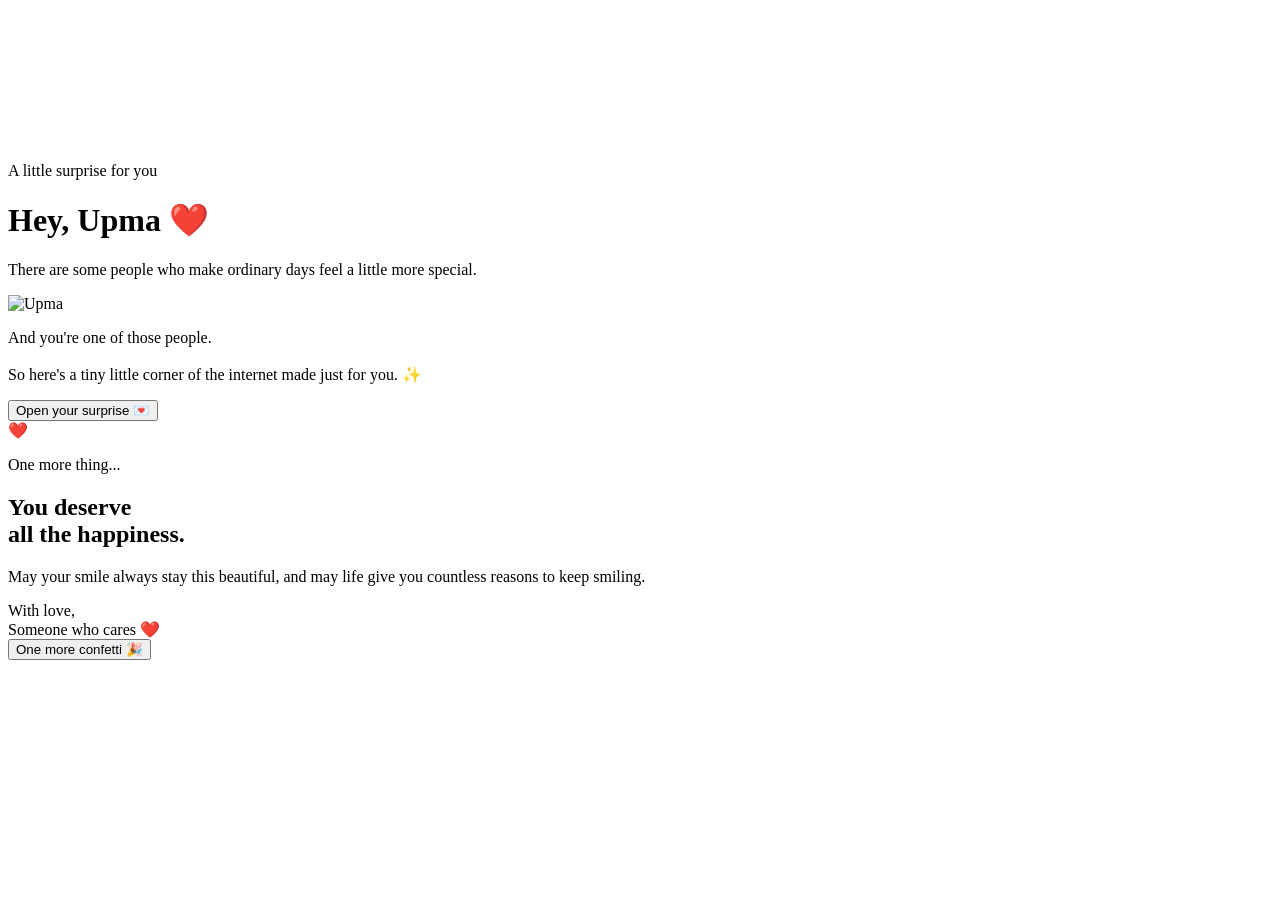
==== index.html @ f9ae10dd "Add initial HTML structure for surprise page" ====
<!DOCTYPE html>
<html lang="en">
<head>
    <meta charset="UTF-8">
    <meta name="viewport" content="width=device-width, initial-scale=1.0">

    <title>For Upma ❤️</title>

    <link rel="preconnect" href="https://fonts.googleapis.com">
    <link rel="preconnect" href="https://fonts.gstatic.com" crossorigin>
    <link href="https://fonts.googleapis.com/css2?family=DM+Serif+Display:ital@0;1&family=Poppins:wght@300;400;500;600&display=swap" rel="stylesheet">

    <link rel="stylesheet" href="style.css">
</head>

<body>

    <!-- Background -->
    <div class="background"></div>

    <!-- Confetti Canvas -->
    <canvas id="confetti"></canvas>

    <!-- Main Card -->
    <main class="card">

        <div class="small-text">
            A little surprise for you
        </div>

        <h1>
            Hey, <span>Upma</span> ❤️
        </h1>

        <p class="intro">
            There are some people who make ordinary days
            feel a little more special.
        </p>

        <!-- PHOTO -->
        <div class="photo-wrapper">
            <div class="photo-glow"></div>

            <img
                src="assets/her-photo.jpg"
                alt="Upma"
                class="her-photo"
            >
        </div>

        <p class="message">
            And you're one of those people.
            <br><br>
            So here's a tiny little corner of the internet
            made just for you. ✨
        </p>

        <button id="surpriseBtn">
            Open your surprise 💌
        </button>

    </main>


    <!-- Second Screen -->
    <section class="surprise-screen" id="surpriseScreen">

        <div class="surprise-content">

            <div class="heart">❤️</div>

            <p class="small-text">
                One more thing...
            </p>

            <h2>
                You deserve<br>
                all the happiness.
            </h2>

            <p>
                May your smile always stay this beautiful,
                and may life give you countless reasons
                to keep smiling.
            </p>

            <div class="signature">
                With love,<br>
                <span>Someone who cares ❤️</span>
            </div>

            <button id="againBtn">
                One more confetti 🎉
            </button>

        </div>

    </section>

    <script src="script.js"></script>

</body>
</html>
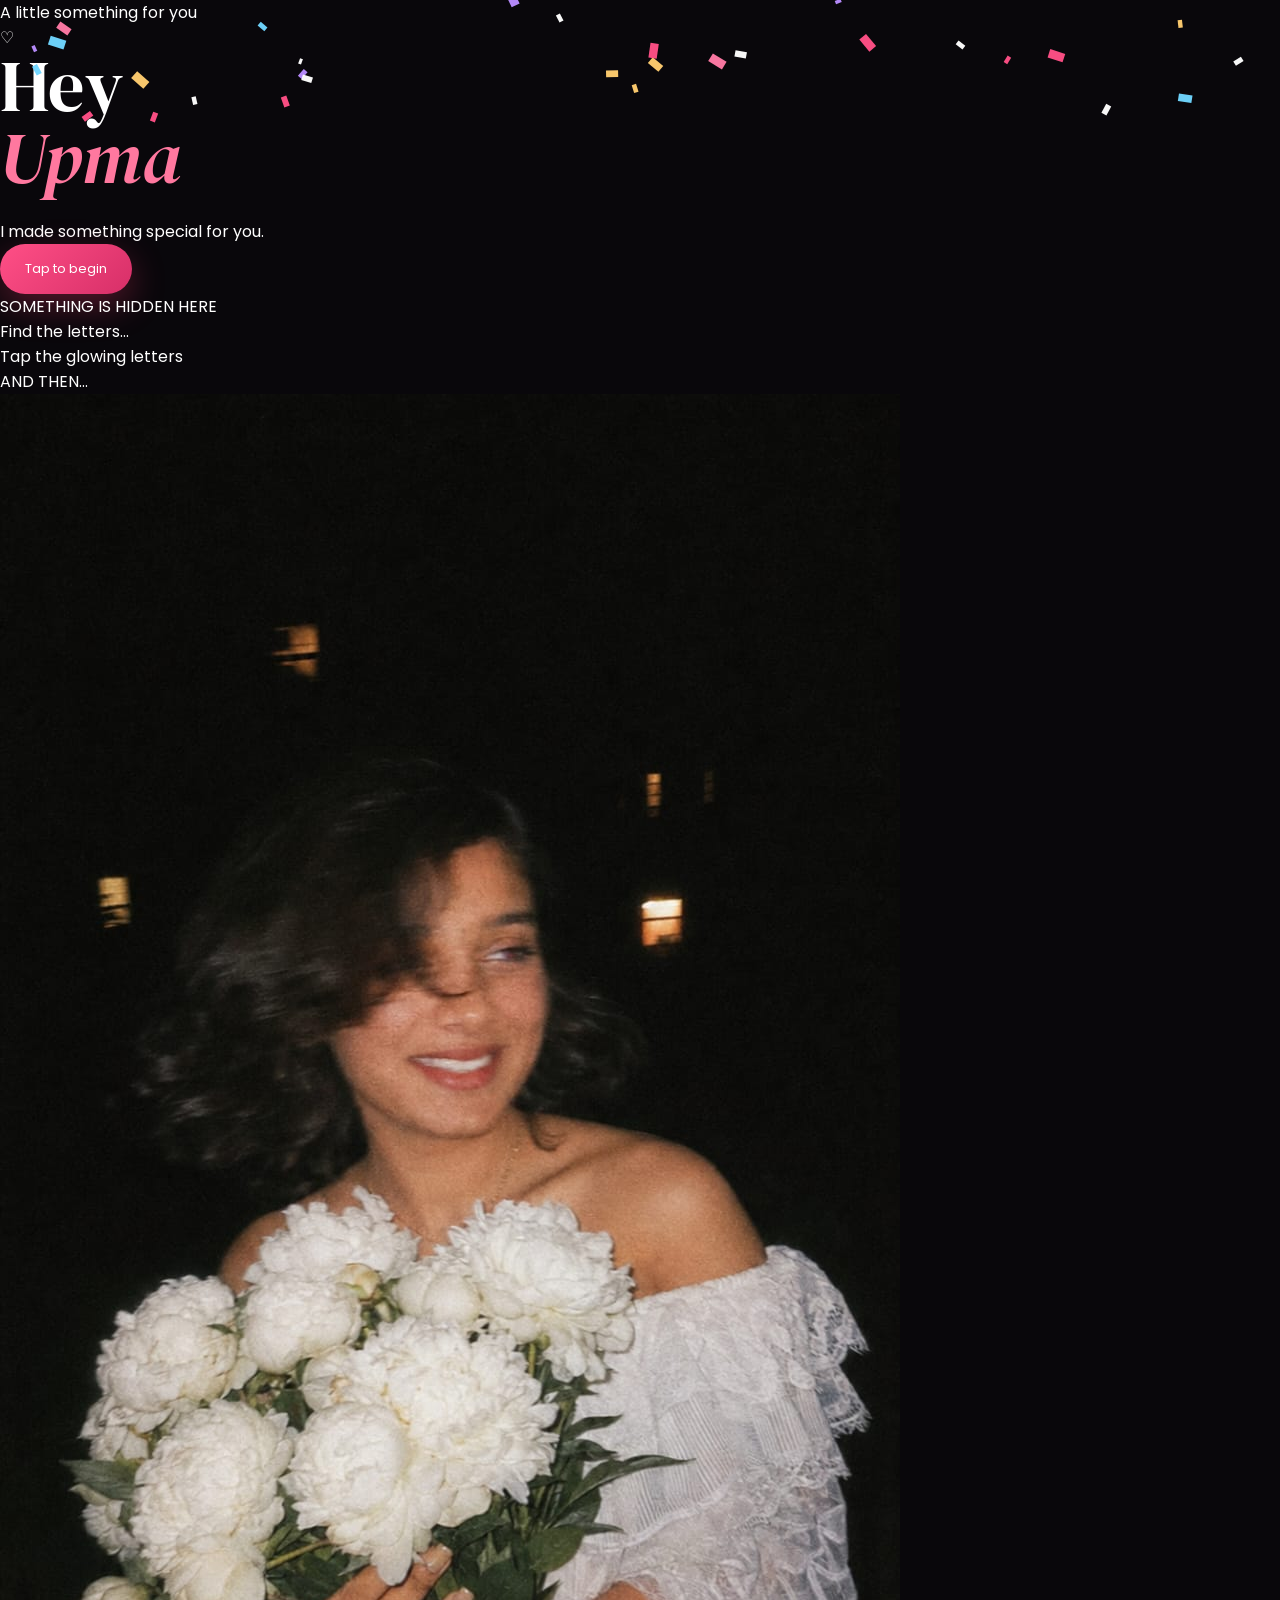
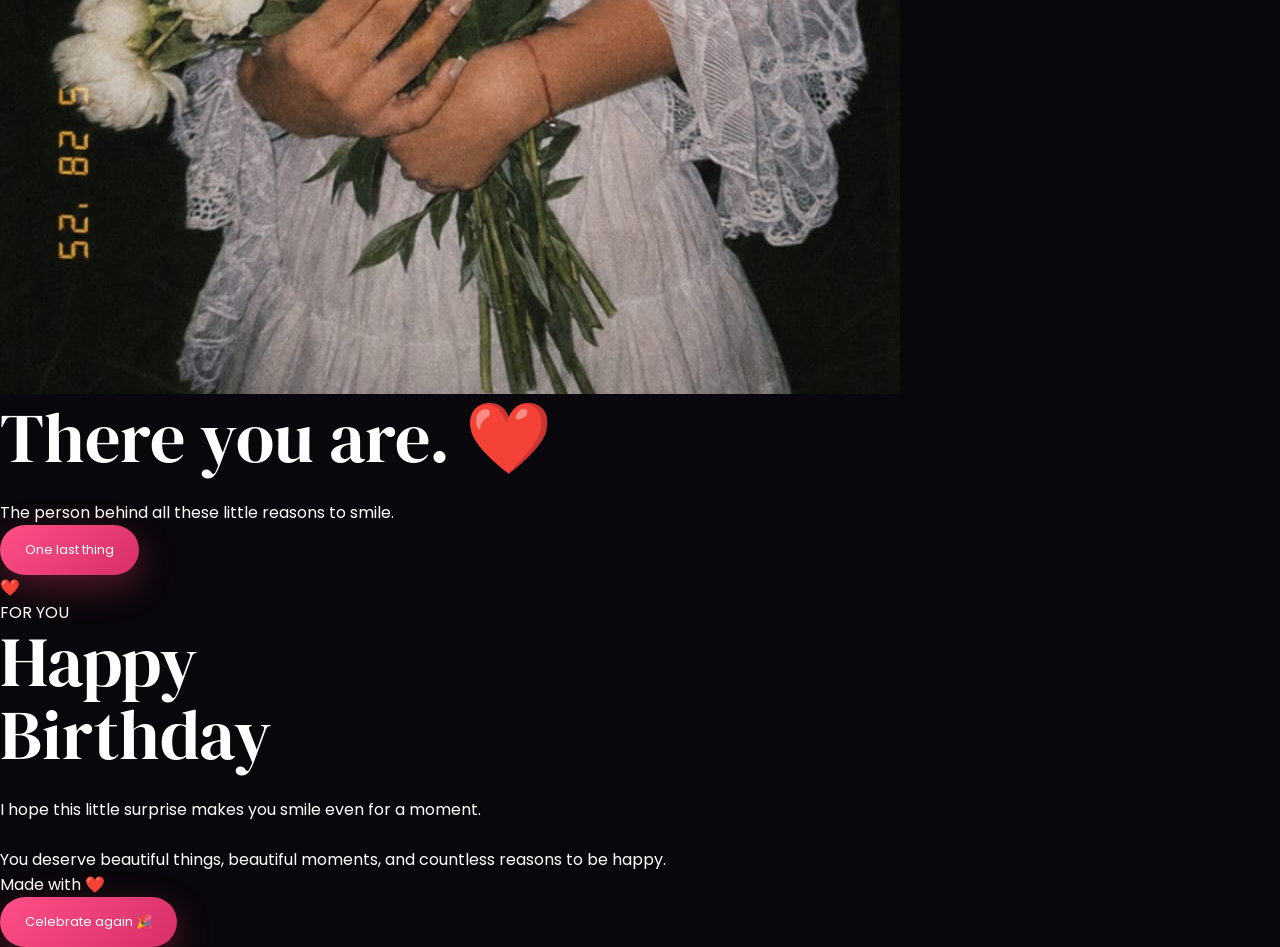
==== commit 152cfbcb: "Refactor HTML structure and update viewport settings Updated viewport meta tag and restructured HTML" ====
--- a/index.html
+++ b/index.html
@@ -2,101 +2,188 @@
 <html lang="en">
 <head>
     <meta charset="UTF-8">
-    <meta name="viewport" content="width=device-width, initial-scale=1.0">
+    <meta name="viewport"
+          content="width=device-width, initial-scale=1.0, maximum-scale=1.0, user-scalable=no">
 
     <title>For Upma ❤️</title>
 
     <link rel="preconnect" href="https://fonts.googleapis.com">
     <link rel="preconnect" href="https://fonts.gstatic.com" crossorigin>
-    <link href="https://fonts.googleapis.com/css2?family=DM+Serif+Display:ital@0;1&family=Poppins:wght@300;400;500;600&display=swap" rel="stylesheet">
+
+    <link href="https://fonts.googleapis.com/css2?family=DM+Serif+Display:ital@0;1&family=Poppins:wght@300;400;500;600&display=swap"
+          rel="stylesheet">
 
     <link rel="stylesheet" href="style.css">
 </head>
 
 <body>
 
-    <!-- Background -->
-    <div class="background"></div>
-
-    <!-- Confetti Canvas -->
     <canvas id="confetti"></canvas>
 
-    <!-- Main Card -->
-    <main class="card">
+    <div class="stars"></div>
 
-        <div class="small-text">
-            A little surprise for you
-        </div>
+    <!-- ==============================
+         INTRO
+    =============================== -->
 
-        <h1>
-            Hey, <span>Upma</span> ❤️
-        </h1>
+    <section class="screen intro-screen" id="introScreen">
 
-        <p class="intro">
-            There are some people who make ordinary days
-            feel a little more special.
-        </p>
+        <div class="intro-inner">
 
-        <!-- PHOTO -->
-        <div class="photo-wrapper">
-            <div class="photo-glow"></div>
+            <div class="tiny-label">
+                A little something for you
+            </div>
 
-            <img
-                src="assets/her-photo.jpg"
-                alt="Upma"
-                class="her-photo"
-            >
-        </div>
+            <div class="intro-heart">
+                ♡
+            </div>
 
-        <p class="message">
-            And you're one of those people.
-            <br><br>
-            So here's a tiny little corner of the internet
-            made just for you. ✨
-        </p>
+            <h1>
+                Hey<br>
+                <span>Upma</span>
+            </h1>
 
-        <button id="surpriseBtn">
-            Open your surprise 💌
-        </button>
-
-    </main>
-
-
-    <!-- Second Screen -->
-    <section class="surprise-screen" id="surpriseScreen">
-
-        <div class="surprise-content">
-
-            <div class="heart">❤️</div>
-
-            <p class="small-text">
-                One more thing...
+            <p>
+                I made something special for you.
             </p>
 
-            <h2>
-                You deserve<br>
-                all the happiness.
-            </h2>
-
-            <p>
-                May your smile always stay this beautiful,
-                and may life give you countless reasons
-                to keep smiling.
-            </p>
-
-            <div class="signature">
-                With love,<br>
-                <span>Someone who cares ❤️</span>
-            </div>
-
-            <button id="againBtn">
-                One more confetti 🎉
+            <button class="primary-btn" id="startBtn">
+                Tap to begin
             </button>
 
         </div>
 
     </section>
 
+
+    <!-- ==============================
+         LETTER GAME
+    =============================== -->
+
+    <section class="screen letter-screen hidden" id="letterScreen">
+
+        <div class="letter-top">
+
+            <div class="progress-label">
+                SOMETHING IS HIDDEN HERE
+            </div>
+
+            <div class="progress-bar">
+                <div id="progressFill"></div>
+            </div>
+
+        </div>
+
+
+        <div class="letter-area">
+
+            <div class="instruction">
+                Find the letters...
+            </div>
+
+            <div class="hidden-message" id="hiddenMessage">
+            </div>
+
+            <div class="revealed-message" id="revealedMessage">
+            </div>
+
+            <div class="hint" id="hint">
+                Tap the glowing letters
+            </div>
+
+        </div>
+
+
+        <div class="keyboard" id="keyboard">
+        </div>
+
+    </section>
+
+
+    <!-- ==============================
+         PHOTO REVEAL
+    =============================== -->
+
+    <section class="screen photo-screen hidden" id="photoScreen">
+
+        <div class="photo-content">
+
+            <div class="photo-label">
+                AND THEN...
+            </div>
+
+            <div class="photo-frame">
+
+                <div class="photo-shine"></div>
+
+                <img
+                    src="assets/her-photo.jpg"
+                    alt="Upma"
+                >
+
+            </div>
+
+            <h2>
+                There you are. ❤️
+            </h2>
+
+            <p>
+                The person behind all these little reasons
+                to smile.
+            </p>
+
+            <button class="primary-btn" id="finalBtn">
+                One last thing
+            </button>
+
+        </div>
+
+    </section>
+
+
+    <!-- ==============================
+         FINAL
+    =============================== -->
+
+    <section class="screen final-screen hidden" id="finalScreen">
+
+        <div class="final-content">
+
+            <div class="final-heart">
+                ❤️
+            </div>
+
+            <div class="tiny-label">
+                FOR YOU
+            </div>
+
+            <h2>
+                Happy<br>
+                <span>Birthday</span>
+            </h2>
+
+            <p class="final-message">
+                I hope this little surprise makes you smile
+                even for a moment.
+                <br><br>
+                You deserve beautiful things,
+                beautiful moments,
+                and countless reasons to be happy.
+            </p>
+
+            <div class="from">
+                Made with ❤️
+            </div>
+
+            <button class="secondary-btn" id="confettiBtn">
+                Celebrate again 🎉
+            </button>
+
+        </div>
+
+    </section>
+
+
     <script src="script.js"></script>
 
 </body>
--- a/style.css
+++ b/style.css
@@ -0,0 +1,506 @@
+* {
+    margin: 0;
+    padding: 0;
+    box-sizing: border-box;
+}
+
+html,
+body {
+    width: 100%;
+    min-height: 100%;
+}
+
+body {
+    font-family: "Poppins", sans-serif;
+    background: #09070b;
+    color: white;
+    overflow-x: hidden;
+}
+
+/* =========================
+   BACKGROUND
+========================= */
+
+.background {
+    position: fixed;
+    inset: 0;
+
+    background:
+        radial-gradient(
+            circle at 50% 20%,
+            rgba(255, 92, 140, 0.18),
+            transparent 35%
+        ),
+        radial-gradient(
+            circle at 20% 80%,
+            rgba(255, 0, 102, 0.10),
+            transparent 30%
+        ),
+        linear-gradient(
+            145deg,
+            #0a070b,
+            #160b12,
+            #080609
+        );
+
+    z-index: -2;
+}
+
+.background::after {
+    content: "";
+    position: absolute;
+    inset: 0;
+
+    background-image:
+        radial-gradient(
+            rgba(255,255,255,0.15) 1px,
+            transparent 1px
+        );
+
+    background-size: 45px 45px;
+    opacity: 0.18;
+}
+
+
+/* =========================
+   CONFETTI
+========================= */
+
+#confetti {
+    position: fixed;
+    inset: 0;
+
+    width: 100%;
+    height: 100%;
+
+    pointer-events: none;
+
+    z-index: 100;
+}
+
+
+/* =========================
+   MAIN CARD
+========================= */
+
+.card {
+    min-height: 100vh;
+
+    width: min(560px, 92%);
+
+    margin: auto;
+
+    display: flex;
+    flex-direction: column;
+
+    align-items: center;
+    justify-content: center;
+
+    text-align: center;
+
+    padding: 50px 20px;
+
+    animation: cardIn 1.3s ease both;
+}
+
+.small-text {
+    color: rgba(255,255,255,0.55);
+
+    font-size: 12px;
+
+    letter-spacing: 3px;
+
+    text-transform: uppercase;
+
+    margin-bottom: 15px;
+}
+
+
+h1 {
+    font-family: "DM Serif Display", serif;
+
+    font-size: clamp(44px, 11vw, 72px);
+
+    line-height: 1;
+
+    font-weight: 400;
+
+    margin-bottom: 25px;
+}
+
+h1 span {
+    color: #ff789f;
+    font-style: italic;
+}
+
+
+.intro {
+    max-width: 440px;
+
+    color: rgba(255,255,255,0.68);
+
+    font-size: 15px;
+
+    line-height: 1.8;
+
+    margin-bottom: 30px;
+}
+
+
+/* =========================
+   PHOTO
+========================= */
+
+.photo-wrapper {
+    position: relative;
+
+    width: 240px;
+    height: 300px;
+
+    margin: 5px 0 35px;
+}
+
+.photo-glow {
+    position: absolute;
+
+    inset: -15px;
+
+    border-radius: 50%;
+
+    background:
+        radial-gradient(
+            circle,
+            rgba(255,91,137,0.32),
+            transparent 70%
+        );
+
+    filter: blur(15px);
+
+    animation: glow 3s ease-in-out infinite alternate;
+}
+
+.her-photo {
+    position: relative;
+
+    width: 100%;
+    height: 100%;
+
+    object-fit: cover;
+
+    border-radius: 130px 130px 25px 25px;
+
+    border: 1px solid rgba(255,255,255,0.2);
+
+    box-shadow:
+        0 25px 70px rgba(0,0,0,0.65);
+
+    animation: photoFloat 5s ease-in-out infinite;
+}
+
+
+/* =========================
+   MESSAGE
+========================= */
+
+.message {
+    max-width: 430px;
+
+    color: rgba(255,255,255,0.72);
+
+    font-size: 14px;
+
+    line-height: 1.9;
+
+    margin-bottom: 35px;
+}
+
+
+/* =========================
+   BUTTON
+========================= */
+
+button {
+    border: none;
+
+    padding: 15px 25px;
+
+    border-radius: 50px;
+
+    color: white;
+
+    font-family: inherit;
+
+    font-size: 13px;
+
+    cursor: pointer;
+
+    background:
+        linear-gradient(
+            135deg,
+            #ff4f86,
+            #d72f68
+        );
+
+    box-shadow:
+        0 12px 35px rgba(255, 58, 112, 0.3);
+
+    transition:
+        transform 0.25s ease,
+        box-shadow 0.25s ease;
+}
+
+button:hover {
+    transform: translateY(-3px) scale(1.03);
+
+    box-shadow:
+        0 18px 45px rgba(255, 58, 112, 0.45);
+}
+
+button:active {
+    transform: scale(0.96);
+}
+
+
+/* =========================
+   SURPRISE SCREEN
+========================= */
+
+.surprise-screen {
+    position: fixed;
+
+    inset: 0;
+
+    display: flex;
+
+    align-items: center;
+    justify-content: center;
+
+    padding: 30px;
+
+    background:
+        radial-gradient(
+            circle at center,
+            rgba(255,73,125,0.16),
+            transparent 45%
+        ),
+        #080609;
+
+    opacity: 0;
+
+    visibility: hidden;
+
+    transform: scale(1.08);
+
+    transition:
+        opacity 0.8s ease,
+        transform 0.8s ease,
+        visibility 0.8s;
+    
+    z-index: 50;
+}
+
+.surprise-screen.active {
+    opacity: 1;
+
+    visibility: visible;
+
+    transform: scale(1);
+}
+
+
+.surprise-content {
+    max-width: 550px;
+
+    text-align: center;
+
+    animation: none;
+}
+
+.surprise-screen.active .surprise-content {
+    animation: contentIn 1s ease both;
+}
+
+
+.heart {
+    font-size: 55px;
+
+    margin-bottom: 20px;
+
+    animation: heartbeat 1.4s infinite;
+}
+
+
+h2 {
+    font-family: "DM Serif Display", serif;
+
+    font-size: clamp(42px, 10vw, 70px);
+
+    font-weight: 400;
+
+    line-height: 1.05;
+
+    margin-bottom: 25px;
+}
+
+
+.surprise-content > p:not(.small-text) {
+    color: rgba(255,255,255,0.68);
+
+    line-height: 1.9;
+
+    font-size: 14px;
+
+    margin-bottom: 30px;
+}
+
+
+.signature {
+    color: rgba(255,255,255,0.55);
+
+    font-size: 13px;
+
+    line-height: 1.8;
+
+    margin-bottom: 30px;
+}
+
+.signature span {
+    color: #ff789f;
+}
+
+
+/* =========================
+   ANIMATIONS
+========================= */
+
+@keyframes cardIn {
+    from {
+        opacity: 0;
+        transform: translateY(35px);
+    }
+
+    to {
+        opacity: 1;
+        transform: translateY(0);
+    }
+}
+
+@keyframes contentIn {
+    from {
+        opacity: 0;
+        transform: translateY(35px);
+    }
+
+    to {
+        opacity: 1;
+        transform: translateY(0);
+    }
+}
+
+@keyframes photoFloat {
+    0%,
+    100% {
+        transform: translateY(0) rotate(-1deg);
+    }
+
+    50% {
+        transform: translateY(-10px) rotate(1deg);
+    }
+}
+
+@keyframes glow {
+    from {
+        opacity: 0.5;
+        transform: scale(0.95);
+    }
+
+    to {
+        opacity: 0.9;
+        transform: scale(1.08);
+    }
+}
+
+@keyframes heartbeat {
+    0%,
+    100% {
+        transform: scale(1);
+    }
+
+    15% {
+        transform: scale(1.18);
+    }
+
+    30% {
+        transform: scale(1);
+    }
+
+    45% {
+        transform: scale(1.1);
+    }
+}
+
+
+/* =========================
+   MOBILE
+========================= */
+
+@media (max-width: 480px) {
+
+    .card {
+        padding: 35px 18px;
+    }
+
+    h1 {
+        font-size: 48px;
+    }
+
+    .intro {
+        font-size: 13px;
+    }
+
+    .photo-wrapper {
+        width: 205px;
+        height: 265px;
+
+        margin-bottom: 30px;
+    }
+
+    .message {
+        font-size: 13px;
+    }
+
+    h2 {
+        font-size: 48px;
+    }
+
+    .surprise-screen {
+        padding: 25px 20px;
+    }
+
+}
+
+
+/* Very small phones */
+
+@media (max-height: 700px) {
+
+    .card {
+        padding-top: 25px;
+        padding-bottom: 25px;
+    }
+
+    .photo-wrapper {
+        width: 175px;
+        height: 220px;
+
+        margin-bottom: 20px;
+    }
+
+    .intro {
+        margin-bottom: 18px;
+    }
+
+    .message {
+        margin-bottom: 20px;
+    }
+}
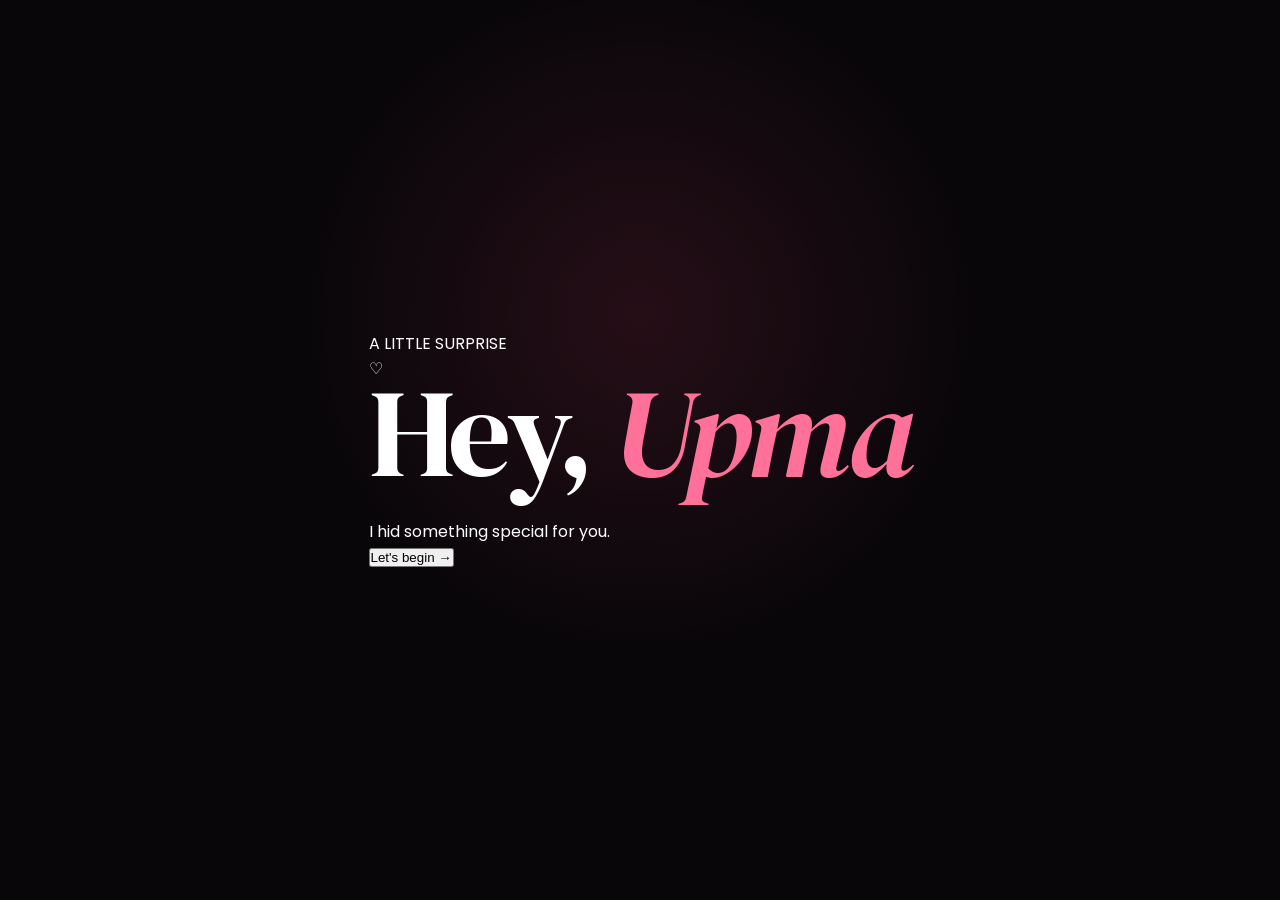
==== commit 52f65bb0: "Refactor HTML structure and update content" ====
--- a/index.html
+++ b/index.html
@@ -2,53 +2,66 @@
 <html lang="en">
 <head>
     <meta charset="UTF-8">
-    <meta name="viewport"
-          content="width=device-width, initial-scale=1.0, maximum-scale=1.0, user-scalable=no">
+
+    <meta
+        name="viewport"
+        content="width=device-width, initial-scale=1.0, maximum-scale=1.0, user-scalable=no"
+    >
 
     <title>For Upma ❤️</title>
 
     <link rel="preconnect" href="https://fonts.googleapis.com">
     <link rel="preconnect" href="https://fonts.gstatic.com" crossorigin>
 
-    <link href="https://fonts.googleapis.com/css2?family=DM+Serif+Display:ital@0;1&family=Poppins:wght@300;400;500;600&display=swap"
-          rel="stylesheet">
+    <link
+        href="https://fonts.googleapis.com/css2?family=DM+Serif+Display:ital@0;1&family=Poppins:wght@300;400;500;600&display=swap"
+        rel="stylesheet"
+    >
 
     <link rel="stylesheet" href="style.css">
 </head>
 
 <body>
 
-    <canvas id="confetti"></canvas>
-
+    <!-- =================================================
+         BACKGROUND
+    ================================================== -->
+
+    <div class="background-glow"></div>
     <div class="stars"></div>
 
-    <!-- ==============================
-         INTRO
-    =============================== -->
-
-    <section class="screen intro-screen" id="introScreen">
-
-        <div class="intro-inner">
-
-            <div class="tiny-label">
-                A little something for you
-            </div>
-
-            <div class="intro-heart">
+    <!-- CONFETTI -->
+    <canvas id="confettiCanvas"></canvas>
+
+
+    <!-- =================================================
+         SCREEN 1
+    ================================================== -->
+
+    <section id="introScreen" class="screen intro-screen">
+
+        <div class="intro-content">
+
+            <div class="eyebrow">
+                A LITTLE SURPRISE
+            </div>
+
+            <div class="big-heart">
                 ♡
             </div>
 
             <h1>
-                Hey<br>
+                Hey,
                 <span>Upma</span>
             </h1>
 
             <p>
-                I made something special for you.
+                I hid something special for you.
             </p>
 
-            <button class="primary-btn" id="startBtn">
-                Tap to begin
+            <button id="startButton" class="main-button">
+                Let's begin
+                <span>→</span>
             </button>
 
         </div>
@@ -56,65 +69,88 @@
     </section>
 
 
-    <!-- ==============================
-         LETTER GAME
-    =============================== -->
-
-    <section class="screen letter-screen hidden" id="letterScreen">
-
-        <div class="letter-top">
-
-            <div class="progress-label">
+
+    <!-- =================================================
+         SCREEN 2 — HIDDEN LETTER GAME
+    ================================================== -->
+
+    <section
+        id="gameScreen"
+        class="screen game-screen hidden"
+    >
+
+        <div class="game-header">
+
+            <div class="eyebrow">
                 SOMETHING IS HIDDEN HERE
             </div>
 
-            <div class="progress-bar">
-                <div id="progressFill"></div>
-            </div>
-
-        </div>
-
-
-        <div class="letter-area">
+            <div class="progress-track">
+                <div id="progressBar"></div>
+            </div>
+
+        </div>
+
+
+        <div class="game-center">
 
             <div class="instruction">
                 Find the letters...
             </div>
 
-            <div class="hidden-message" id="hiddenMessage">
-            </div>
-
-            <div class="revealed-message" id="revealedMessage">
-            </div>
-
-            <div class="hint" id="hint">
-                Tap the glowing letters
-            </div>
-
-        </div>
-
-
-        <div class="keyboard" id="keyboard">
-        </div>
-
-    </section>
-
-
-    <!-- ==============================
-         PHOTO REVEAL
-    =============================== -->
-
-    <section class="screen photo-screen hidden" id="photoScreen">
+
+            <!-- MESSAGE -->
+            <div
+                id="messageDisplay"
+                class="message-display"
+            ></div>
+
+
+            <div
+                id="gameHint"
+                class="game-hint"
+            >
+                Tap the glowing letter
+            </div>
+
+        </div>
+
+
+        <!-- KEYBOARD -->
+        <div
+            id="keyboard"
+            class="keyboard"
+        ></div>
+
+    </section>
+
+
+
+    <!-- =================================================
+         SCREEN 3 — PHOTO
+    ================================================== -->
+
+    <section
+        id="photoScreen"
+        class="screen photo-screen hidden"
+    >
 
         <div class="photo-content">
 
-            <div class="photo-label">
-                AND THEN...
-            </div>
+            <div class="eyebrow">
+                YOU FOUND IT
+            </div>
+
 
             <div class="photo-frame">
 
-                <div class="photo-shine"></div>
+                <div class="photo-glare"></div>
+
+                <!--
+                    REPLACE ONLY THIS FILE:
+
+                    assets/her-photo.jpg
+                -->
 
                 <img
                     src="assets/her-photo.jpg"
@@ -123,17 +159,23 @@
 
             </div>
 
+
             <h2>
                 There you are. ❤️
             </h2>
 
             <p>
-                The person behind all these little reasons
-                to smile.
+                And now there's one more thing
+                I wanted to tell you...
             </p>
 
-            <button class="primary-btn" id="finalBtn">
+
+            <button
+                id="finalButton"
+                class="main-button"
+            >
                 One last thing
+                <span>→</span>
             </button>
 
         </div>
@@ -141,11 +183,15 @@
     </section>
 
 
-    <!-- ==============================
-         FINAL
-    =============================== -->
-
-    <section class="screen final-screen hidden" id="finalScreen">
+
+    <!-- =================================================
+         SCREEN 4 — FINAL
+    ================================================== -->
+
+    <section
+        id="finalScreen"
+        class="screen final-screen hidden"
+    >
 
         <div class="final-content">
 
@@ -153,31 +199,58 @@
                 ❤️
             </div>
 
-            <div class="tiny-label">
+            <div class="eyebrow">
                 FOR YOU
             </div>
 
+
             <h2>
-                Happy<br>
+                Happy
                 <span>Birthday</span>
             </h2>
 
+
             <p class="final-message">
-                I hope this little surprise makes you smile
-                even for a moment.
+
+                I hope this little surprise
+                makes you smile.
+
                 <br><br>
-                You deserve beautiful things,
-                beautiful moments,
-                and countless reasons to be happy.
+
+                You deserve beautiful moments,
+                genuine happiness,
+                and countless reasons
+                to smile.
+
+                <br><br>
+
+                Stay exactly the way you are. ❤️
+
             </p>
 
-            <div class="from">
-                Made with ❤️
-            </div>
-
-            <button class="secondary-btn" id="confettiBtn">
-                Celebrate again 🎉
+
+            <div class="signature">
+                Made with love
+            </div>
+
+
+            <!-- THIS BUTTON CAN BE PRESSED
+                 OVER AND OVER AGAIN -->
+
+            <button
+                id="celebrateButton"
+                class="celebrate-button"
+            >
+                🎉 Let's Celebrate
             </button>
+
+
+            <div
+                id="celebrateHint"
+                class="celebrate-hint"
+            >
+                Tap it again...
+            </div>
 
         </div>
 
--- a/style.css
+++ b/style.css
@@ -2,427 +2,660 @@
     margin: 0;
     padding: 0;
     box-sizing: border-box;
+    -webkit-tap-highlight-color: transparent;
 }
 
 html,
 body {
     width: 100%;
-    min-height: 100%;
+    height: 100%;
+    overflow: hidden;
 }
 
 body {
+    background: #080609;
+    color: #fff;
+
     font-family: "Poppins", sans-serif;
-    background: #09070b;
-    color: white;
-    overflow-x: hidden;
-}
-
-/* =========================
-   BACKGROUND
-========================= */
-
-.background {
+}
+
+
+/* =================================
+   GENERAL
+================================= */
+
+.screen {
     position: fixed;
+
     inset: 0;
+
+    width: 100vw;
+    height: 100dvh;
+
+    overflow: hidden;
+
+    display: flex;
+    align-items: center;
+    justify-content: center;
 
     background:
         radial-gradient(
-            circle at 50% 20%,
-            rgba(255, 92, 140, 0.18),
-            transparent 35%
+            circle at 50% 35%,
+            rgba(255, 75, 125, .12),
+            transparent 40%
+        ),
+        #080609;
+
+    transition:
+        opacity .8s ease,
+        transform .8s ease;
+}
+
+.hidden {
+    display: none !important;
+}
+
+
+/* =================================
+   STAR BACKGROUND
+================================= */
+
+.stars {
+    position: fixed;
+
+    inset: 0;
+
+    pointer-events: none;
+
+    background-image:
+        radial-gradient(
+            1px 1px at 10% 20%,
+            rgba(255,255,255,.6),
+            transparent
         ),
         radial-gradient(
-            circle at 20% 80%,
-            rgba(255, 0, 102, 0.10),
-            transparent 30%
+            1px 1px at 30% 70%,
+            rgba(255,255,255,.4),
+            transparent
         ),
-        linear-gradient(
-            145deg,
-            #0a070b,
-            #160b12,
-            #080609
+        radial-gradient(
+            1px 1px at 70% 25%,
+            rgba(255,255,255,.5),
+            transparent
+        ),
+        radial-gradient(
+            1px 1px at 90% 65%,
+            rgba(255,255,255,.4),
+            transparent
+        ),
+        radial-gradient(
+            1px 1px at 50% 85%,
+            rgba(255,255,255,.5),
+            transparent
         );
 
-    z-index: -2;
-}
-
-.background::after {
-    content: "";
-    position: absolute;
-    inset: 0;
-
-    background-image:
-        radial-gradient(
-            rgba(255,255,255,0.15) 1px,
-            transparent 1px
-        );
-
-    background-size: 45px 45px;
-    opacity: 0.18;
-}
-
-
-/* =========================
-   CONFETTI
-========================= */
-
-#confetti {
-    position: fixed;
-    inset: 0;
-
-    width: 100%;
-    height: 100%;
-
-    pointer-events: none;
-
-    z-index: 100;
-}
-
-
-/* =========================
-   MAIN CARD
-========================= */
-
-.card {
-    min-height: 100vh;
-
-    width: min(560px, 92%);
-
-    margin: auto;
-
-    display: flex;
-    flex-direction: column;
-
-    align-items: center;
-    justify-content: center;
+    background-size:
+        180px 180px,
+        240px 240px,
+        200px 200px,
+        260px 260px,
+        220px 220px;
+
+    opacity: .45;
+
+    z-index: 0;
+}
+
+
+/* =================================
+   INTRO
+================================= */
+
+.intro-inner {
+    position: relative;
+
+    z-index: 2;
+
+    width: 100%;
+
+    padding: 30px;
 
     text-align: center;
 
-    padding: 50px 20px;
-
-    animation: cardIn 1.3s ease both;
-}
-
-.small-text {
-    color: rgba(255,255,255,0.55);
-
-    font-size: 12px;
-
-    letter-spacing: 3px;
+    animation: appear 1.2s ease;
+}
+
+.tiny-label,
+.progress-label,
+.photo-label {
+    font-size: 10px;
+
+    letter-spacing: 4px;
 
     text-transform: uppercase;
 
-    margin-bottom: 15px;
-}
-
+    color: rgba(255,255,255,.45);
+}
+
+.intro-heart {
+    font-size: 70px;
+
+    line-height: 1;
+
+    color: #ff638e;
+
+    margin: 25px 0;
+
+    animation: heartbeat 1.7s infinite;
+}
 
 h1 {
     font-family: "DM Serif Display", serif;
 
-    font-size: clamp(44px, 11vw, 72px);
-
-    line-height: 1;
-
     font-weight: 400;
 
-    margin-bottom: 25px;
+    font-size: clamp(70px, 22vw, 125px);
+
+    line-height: .82;
+
+    letter-spacing: -4px;
+
+    margin-bottom: 35px;
 }
 
 h1 span {
-    color: #ff789f;
+    color: #ff7199;
+
     font-style: italic;
 }
 
-
-.intro {
-    max-width: 440px;
-
-    color: rgba(255,255,255,0.68);
-
-    font-size: 15px;
-
-    line-height: 1.8;
-
-    margin-bottom: 30px;
-}
-
-
-/* =========================
-   PHOTO
-========================= */
-
-.photo-wrapper {
-    position: relative;
-
-    width: 240px;
-    height: 300px;
-
-    margin: 5px 0 35px;
-}
-
-.photo-glow {
-    position: absolute;
-
-    inset: -15px;
-
-    border-radius: 50%;
-
-    background:
-        radial-gradient(
-            circle,
-            rgba(255,91,137,0.32),
-            transparent 70%
-        );
-
-    filter: blur(15px);
-
-    animation: glow 3s ease-in-out infinite alternate;
-}
-
-.her-photo {
-    position: relative;
-
-    width: 100%;
-    height: 100%;
-
-    object-fit: cover;
-
-    border-radius: 130px 130px 25px 25px;
-
-    border: 1px solid rgba(255,255,255,0.2);
-
-    box-shadow:
-        0 25px 70px rgba(0,0,0,0.65);
-
-    animation: photoFloat 5s ease-in-out infinite;
-}
-
-
-/* =========================
-   MESSAGE
-========================= */
-
-.message {
-    max-width: 430px;
-
-    color: rgba(255,255,255,0.72);
+.intro-inner p {
+    color: rgba(255,255,255,.55);
 
     font-size: 14px;
 
-    line-height: 1.9;
-
     margin-bottom: 35px;
 }
 
 
-/* =========================
-   BUTTON
-========================= */
-
-button {
-    border: none;
-
-    padding: 15px 25px;
-
-    border-radius: 50px;
-
-    color: white;
+/* =================================
+   BUTTONS
+================================= */
+
+.primary-btn,
+.secondary-btn {
+    border: 0;
+
+    color: #fff;
 
     font-family: inherit;
 
     font-size: 13px;
+
+    padding: 16px 30px;
+
+    border-radius: 100px;
 
     cursor: pointer;
 
     background:
         linear-gradient(
             135deg,
-            #ff4f86,
-            #d72f68
+            #ff5b8a,
+            #d62f67
         );
 
     box-shadow:
-        0 12px 35px rgba(255, 58, 112, 0.3);
+        0 12px 40px rgba(255,70,120,.25);
+
+    transition: transform .2s ease;
+}
+
+.primary-btn:active,
+.secondary-btn:active {
+    transform: scale(.94);
+}
+
+
+/* =================================
+   LETTER SCREEN
+================================= */
+
+.letter-screen {
+    flex-direction: column;
+
+    justify-content: space-between;
+
+    padding:
+        45px 18px
+        calc(12px + env(safe-area-inset-bottom));
+}
+
+.letter-top {
+    width: 100%;
+
+    max-width: 600px;
+
+    padding-top: 10px;
+}
+
+.progress-bar {
+    width: 100%;
+
+    height: 2px;
+
+    margin-top: 12px;
+
+    background: rgba(255,255,255,.1);
+
+    border-radius: 10px;
+
+    overflow: hidden;
+}
+
+#progressFill {
+    width: 0%;
+
+    height: 100%;
+
+    background: #ff6c96;
+
+    transition: width .4s ease;
+}
+
+
+/* =================================
+   LETTER AREA
+================================= */
+
+.letter-area {
+    flex: 1;
+
+    width: 100%;
+
+    display: flex;
+
+    flex-direction: column;
+
+    align-items: center;
+
+    justify-content: center;
+
+    text-align: center;
+
+    min-height: 0;
+}
+
+.instruction {
+    color: rgba(255,255,255,.45);
+
+    font-size: 12px;
+
+    letter-spacing: 2px;
+
+    margin-bottom: 30px;
+}
+
+
+/* The hidden message */
+
+.hidden-message {
+    font-family: "DM Serif Display", serif;
+
+    font-size: clamp(
+        32px,
+        9vw,
+        58px
+    );
+
+    line-height: 1.15;
+
+    letter-spacing: 2px;
+
+    max-width: 95%;
+
+    min-height: 75px;
+
+    color: rgba(255,255,255,.18);
+
+    word-break: break-word;
+}
+
+
+/* Revealed message */
+
+.revealed-message {
+    position: absolute;
+
+    max-width: 90%;
+
+    font-family: "DM Serif Display", serif;
+
+    font-size: clamp(
+        32px,
+        9vw,
+        58px
+    );
+
+    line-height: 1.15;
+
+    letter-spacing: 2px;
+
+    color: #fff;
+
+    pointer-events: none;
+}
+
+.hint {
+    margin-top: 28px;
+
+    color: rgba(255,255,255,.3);
+
+    font-size: 11px;
+
+    letter-spacing: 1px;
+}
+
+
+/* =================================
+   KEYBOARD
+================================= */
+
+.keyboard {
+    width: 100%;
+
+    max-width: 600px;
+
+    display: flex;
+
+    flex-direction: column;
+
+    gap: 7px;
+
+    padding-bottom: 5px;
+}
+
+.key-row {
+    display: flex;
+
+    justify-content: center;
+
+    gap: 5px;
+
+    width: 100%;
+}
+
+.key {
+    position: relative;
+
+    width: 100%;
+
+    max-width: 45px;
+
+    aspect-ratio: .82;
+
+    border-radius: 7px;
+
+    border: 1px solid rgba(255,255,255,.08);
+
+    background:
+        rgba(255,255,255,.055);
+
+    color: rgba(255,255,255,.35);
+
+    font-family: inherit;
+
+    font-size: clamp(10px, 3.2vw, 14px);
+
+    display: flex;
+
+    align-items: center;
+
+    justify-content: center;
+
+    cursor: pointer;
 
     transition:
-        transform 0.25s ease,
-        box-shadow 0.25s ease;
-}
-
-button:hover {
-    transform: translateY(-3px) scale(1.03);
+        transform .15s ease,
+        background .2s ease,
+        color .2s ease,
+        box-shadow .2s ease;
+}
+
+.key:active {
+    transform: scale(.9);
+}
+
+
+/* Correct hidden letters */
+
+.key.target {
+    color: #fff;
+
+    border-color: rgba(255,105,150,.5);
+
+    background:
+        rgba(255,70,120,.13);
 
     box-shadow:
-        0 18px 45px rgba(255, 58, 112, 0.45);
-}
-
-button:active {
-    transform: scale(0.96);
-}
-
-
-/* =========================
-   SURPRISE SCREEN
-========================= */
-
-.surprise-screen {
-    position: fixed;
+        0 0 15px rgba(255,70,120,.16);
+
+    animation:
+        keyPulse 1.5s infinite;
+}
+
+
+/* Already selected */
+
+.key.used {
+    opacity: .15;
+
+    transform: scale(.8);
+
+    pointer-events: none;
+}
+
+
+/* Wrong letter */
+
+.key.wrong {
+    animation: shake .3s ease;
+}
+
+
+/* =================================
+   PHOTO
+================================= */
+
+.photo-screen {
+    text-align: center;
+
+    padding: 30px;
+}
+
+.photo-content {
+    width: 100%;
+
+    max-width: 500px;
+
+    animation: appear 1s ease;
+}
+
+.photo-frame {
+    position: relative;
+
+    width: min(78vw, 330px);
+
+    height: min(105vw, 430px);
+
+    margin: 25px auto 30px;
+
+    padding: 7px;
+
+    border-radius: 170px 170px 30px 30px;
+
+    background:
+        linear-gradient(
+            145deg,
+            rgba(255,255,255,.8),
+            rgba(255,91,137,.35),
+            rgba(255,255,255,.15)
+        );
+
+    box-shadow:
+        0 30px 100px rgba(0,0,0,.65),
+        0 0 60px rgba(255,80,130,.16);
+}
+
+.photo-frame img {
+    width: 100%;
+    height: 100%;
+
+    object-fit: cover;
+
+    border-radius: inherit;
+
+    display: block;
+}
+
+.photo-shine {
+    position: absolute;
 
     inset: 0;
 
-    display: flex;
-
-    align-items: center;
-    justify-content: center;
+    border-radius: inherit;
+
+    pointer-events: none;
+
+    background:
+        linear-gradient(
+            110deg,
+            transparent 30%,
+            rgba(255,255,255,.25),
+            transparent 65%
+        );
+
+    transform: translateX(-100%);
+
+    animation: shine 4s infinite;
+}
+
+.photo-content h2 {
+    font-family: "DM Serif Display", serif;
+
+    font-size: clamp(38px, 10vw, 60px);
+
+    font-weight: 400;
+
+    margin-bottom: 10px;
+}
+
+.photo-content p {
+    color: rgba(255,255,255,.5);
+
+    font-size: 13px;
+
+    margin-bottom: 25px;
+}
+
+
+/* =================================
+   FINAL
+================================= */
+
+.final-content {
+    width: 100%;
+
+    max-width: 550px;
 
     padding: 30px;
 
-    background:
-        radial-gradient(
-            circle at center,
-            rgba(255,73,125,0.16),
-            transparent 45%
-        ),
-        #080609;
-
-    opacity: 0;
-
-    visibility: hidden;
-
-    transform: scale(1.08);
-
-    transition:
-        opacity 0.8s ease,
-        transform 0.8s ease,
-        visibility 0.8s;
-    
-    z-index: 50;
-}
-
-.surprise-screen.active {
-    opacity: 1;
-
-    visibility: visible;
-
-    transform: scale(1);
-}
-
-
-.surprise-content {
-    max-width: 550px;
-
     text-align: center;
 
-    animation: none;
-}
-
-.surprise-screen.active .surprise-content {
-    animation: contentIn 1s ease both;
-}
-
-
-.heart {
+    animation: appear 1s ease;
+}
+
+.final-heart {
     font-size: 55px;
 
-    margin-bottom: 20px;
-
-    animation: heartbeat 1.4s infinite;
-}
-
-
-h2 {
+    margin-bottom: 25px;
+
+    animation: heartbeat 1.5s infinite;
+}
+
+.final-content h2 {
     font-family: "DM Serif Display", serif;
 
-    font-size: clamp(42px, 10vw, 70px);
+    font-size: clamp(
+        65px,
+        19vw,
+        110px
+    );
 
     font-weight: 400;
 
-    line-height: 1.05;
-
-    margin-bottom: 25px;
-}
-
-
-.surprise-content > p:not(.small-text) {
-    color: rgba(255,255,255,0.68);
+    line-height: .85;
+
+    letter-spacing: -3px;
+
+    margin: 20px 0 35px;
+}
+
+.final-content h2 span {
+    color: #ff6f98;
+
+    font-style: italic;
+}
+
+.final-message {
+    max-width: 420px;
+
+    margin: auto;
+
+    color: rgba(255,255,255,.62);
+
+    font-size: 13px;
 
     line-height: 1.9;
-
-    font-size: 14px;
-
-    margin-bottom: 30px;
-}
-
-
-.signature {
-    color: rgba(255,255,255,0.55);
-
-    font-size: 13px;
-
-    line-height: 1.8;
-
-    margin-bottom: 30px;
-}
-
-.signature span {
-    color: #ff789f;
-}
-
-
-/* =========================
+}
+
+.from {
+    margin: 30px 0;
+
+    color: rgba(255,255,255,.35);
+
+    font-size: 11px;
+
+    letter-spacing: 2px;
+}
+
+
+/* =================================
    ANIMATIONS
-========================= */
-
-@keyframes cardIn {
+================================= */
+
+@keyframes appear {
+
     from {
         opacity: 0;
-        transform: translateY(35px);
+
+        transform:
+            translateY(25px)
+            scale(.97);
     }
 
     to {
         opacity: 1;
-        transform: translateY(0);
-    }
-}
-
-@keyframes contentIn {
-    from {
-        opacity: 0;
-        transform: translateY(35px);
-    }
-
-    to {
-        opacity: 1;
-        transform: translateY(0);
-    }
-}
-
-@keyframes photoFloat {
-    0%,
-    100% {
-        transform: translateY(0) rotate(-1deg);
-    }
-
-    50% {
-        transform: translateY(-10px) rotate(1deg);
-    }
-}
-
-@keyframes glow {
-    from {
-        opacity: 0.5;
-        transform: scale(0.95);
-    }
-
-    to {
-        opacity: 0.9;
-        transform: scale(1.08);
+
+        transform:
+            translateY(0)
+            scale(1);
     }
 }
 
 @keyframes heartbeat {
-    0%,
-    100% {
+
+    0%, 100% {
         transform: scale(1);
     }
 
@@ -439,68 +672,73 @@
     }
 }
 
-
-/* =========================
-   MOBILE
-========================= */
-
-@media (max-width: 480px) {
-
-    .card {
-        padding: 35px 18px;
-    }
-
-    h1 {
-        font-size: 48px;
-    }
-
-    .intro {
-        font-size: 13px;
-    }
-
-    .photo-wrapper {
-        width: 205px;
-        height: 265px;
-
-        margin-bottom: 30px;
-    }
-
-    .message {
-        font-size: 13px;
-    }
-
-    h2 {
-        font-size: 48px;
-    }
-
-    .surprise-screen {
-        padding: 25px 20px;
-    }
-
-}
-
-
-/* Very small phones */
-
-@media (max-height: 700px) {
-
-    .card {
+@keyframes keyPulse {
+
+    0%, 100% {
+        box-shadow:
+            0 0 10px rgba(255,70,120,.1);
+    }
+
+    50% {
+        box-shadow:
+            0 0 24px rgba(255,70,120,.45);
+    }
+}
+
+@keyframes shake {
+
+    0%, 100% {
+        transform: translateX(0);
+    }
+
+    25% {
+        transform: translateX(-5px);
+    }
+
+    75% {
+        transform: translateX(5px);
+    }
+}
+
+@keyframes shine {
+
+    0% {
+        transform: translateX(-120%);
+    }
+
+    30%, 100% {
+        transform: translateX(120%);
+    }
+}
+
+
+/* =================================
+   SMALL PHONES
+================================= */
+
+@media (max-height: 680px) {
+
+    .letter-screen {
         padding-top: 25px;
-        padding-bottom: 25px;
-    }
-
-    .photo-wrapper {
-        width: 175px;
-        height: 220px;
-
-        margin-bottom: 20px;
-    }
-
-    .intro {
-        margin-bottom: 18px;
-    }
-
-    .message {
-        margin-bottom: 20px;
-    }
-}
+    }
+
+    .keyboard {
+        gap: 4px;
+    }
+
+    .key-row {
+        gap: 3px;
+    }
+
+    .key {
+        max-width: 38px;
+    }
+
+    .instruction {
+        margin-bottom: 15px;
+    }
+
+    .hint {
+        margin-top: 12px;
+    }
+}
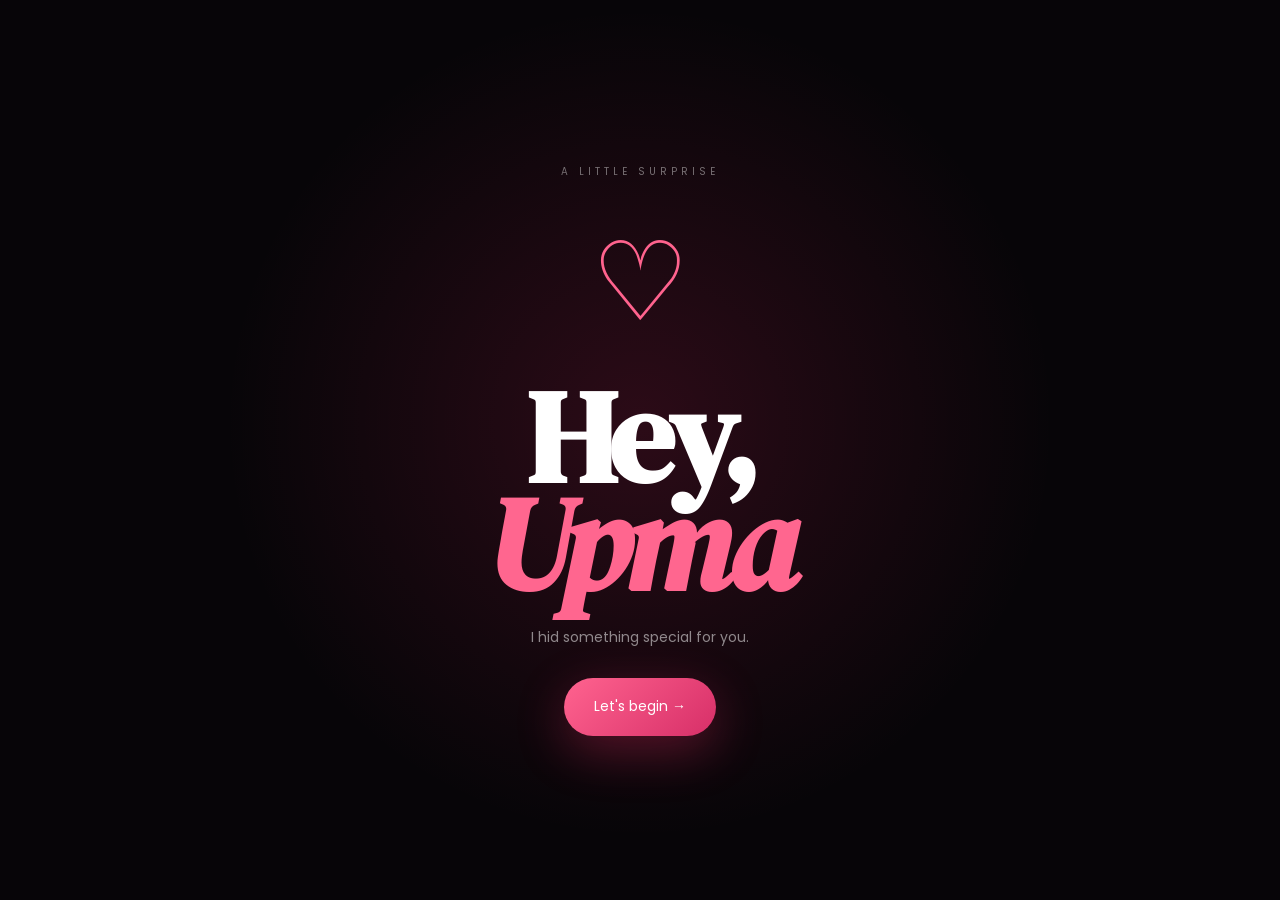
==== commit de7cd5eb: "Add files via upload" ====
--- a/index.html
+++ b/index.html
@@ -1,263 +1,192 @@
 <!DOCTYPE html>
 <html lang="en">
 <head>
-    <meta charset="UTF-8">
+  <meta charset="UTF-8">
+  <meta name="viewport" content="width=device-width, initial-scale=1.0, maximum-scale=1.0, user-scalable=no">
+  <meta name="theme-color" content="#070508">
+  <title>For Upma ❤️</title>
 
-    <meta
-        name="viewport"
-        content="width=device-width, initial-scale=1.0, maximum-scale=1.0, user-scalable=no"
-    >
+  <link rel="preconnect" href="https://fonts.googleapis.com">
+  <link rel="preconnect" href="https://fonts.gstatic.com" crossorigin>
+  <link href="https://fonts.googleapis.com/css2?family=DM+Serif+Display:ital@0;1&family=Poppins:wght@300;400;500;600&display=swap" rel="stylesheet">
 
-    <title>For Upma ❤️</title>
-
-    <link rel="preconnect" href="https://fonts.googleapis.com">
-    <link rel="preconnect" href="https://fonts.gstatic.com" crossorigin>
-
-    <link
-        href="https://fonts.googleapis.com/css2?family=DM+Serif+Display:ital@0;1&family=Poppins:wght@300;400;500;600&display=swap"
-        rel="stylesheet"
-    >
-
-    <link rel="stylesheet" href="style.css">
+  <link rel="stylesheet" href="style.css">
 </head>
 
 <body>
+  <canvas id="confettiCanvas"></canvas>
 
-    <!-- =================================================
-         BACKGROUND
-    ================================================== -->
+  <!-- PAGE 1: INTRO -->
+  <section id="introScreen" class="screen intro-screen">
+    <div class="intro-content">
+      <div class="eyebrow">A LITTLE SURPRISE</div>
+      <div class="big-heart">♡</div>
 
-    <div class="background-glow"></div>
-    <div class="stars"></div>
+      <h1>Hey,<span>Upma</span></h1>
 
-    <!-- CONFETTI -->
-    <canvas id="confettiCanvas"></canvas>
+      <p>I hid something special for you.</p>
 
+      <button id="startButton" class="main-button">
+        Let's begin <span>→</span>
+      </button>
+    </div>
+  </section>
 
-    <!-- =================================================
-         SCREEN 1
-    ================================================== -->
+  <!-- PAGE 2: HIDDEN LETTER GAME -->
+  <section id="gameScreen" class="screen game-screen hidden">
+    <div class="game-header">
+      <div class="eyebrow">SOMETHING IS HIDDEN HERE</div>
+      <div class="progress-track">
+        <div id="progressBar"></div>
+      </div>
+    </div>
 
-    <section id="introScreen" class="screen intro-screen">
+    <div class="game-center">
+      <div class="instruction">Find the letters...</div>
+      <div id="messageDisplay" class="message-display"></div>
+      <div id="gameHint" class="game-hint">Tap the glowing letter</div>
+    </div>
 
-        <div class="intro-content">
+    <div id="keyboard" class="keyboard"></div>
+  </section>
 
-            <div class="eyebrow">
-                A LITTLE SURPRISE
-            </div>
+  <!-- PAGE 3: PHOTO -->
+  <section id="photoScreen" class="screen photo-screen hidden">
+    <div class="photo-content">
+      <div class="eyebrow">YOU FOUND IT</div>
 
-            <div class="big-heart">
-                ♡
-            </div>
+      <div class="photo-frame">
+        <div class="photo-glare"></div>
+        <img src="assets/her-photo.jpg" alt="Upma">
+      </div>
 
-            <h1>
-                Hey,
-                <span>Upma</span>
-            </h1>
+      <h2>There you are. ❤️</h2>
 
-            <p>
-                I hid something special for you.
-            </p>
+      <p>
+        I wanted this little surprise to lead to something
+        that is just for you.
+      </p>
 
-            <button id="startButton" class="main-button">
-                Let's begin
-                <span>→</span>
-            </button>
+      <button id="photoNextButton" class="main-button">
+        Read something for you <span>→</span>
+      </button>
+    </div>
+  </section>
 
-        </div>
+  <!-- PAGE 4: LONG CUSTOM NOTE -->
+  <section id="noteScreen" class="screen note-screen hidden">
+    <div class="note-content">
 
-    </section>
+      <div class="note-top">
+        <div class="eyebrow">A LITTLE NOTE FOR YOU</div>
+        <div class="note-heart">❤️</div>
 
+        <h2 class="note-title">
+          Dear
+          <span>Upma</span>
+        </h2>
+      </div>
 
+      <article class="long-note">
+        <p>
+          I don't know if a few words can ever explain how special
+          someone can become, but I still wanted to try.
+        </p>
 
-    <!-- =================================================
-         SCREEN 2 — HIDDEN LETTER GAME
-    ================================================== -->
+        <p>
+          Today is your day, and more than anything, I hope you take
+          a moment to realise how much happiness you deserve.
+        </p>
 
-    <section
-        id="gameScreen"
-        class="screen game-screen hidden"
-    >
+        <p>
+          I hope this year brings you the kind of moments that stay
+          with you for a long time — unexpected smiles, peaceful
+          evenings, exciting beginnings, silly memories, and people
+          who make you feel completely yourself.
+        </p>
 
-        <div class="game-header">
+        <p>
+          I hope you chase the things you want without being afraid
+          of how far away they seem. And when something doesn't go
+          the way you planned, I hope you remember that one difficult
+          moment can never define your whole story.
+        </p>
 
-            <div class="eyebrow">
-                SOMETHING IS HIDDEN HERE
-            </div>
+        <p>
+          There is something beautiful about the little things:
+          a random conversation that makes your whole day better,
+          a song that suddenly feels like it was written for you,
+          laughing until your stomach hurts, or simply having
+          someone around who makes ordinary days feel less ordinary.
+        </p>
 
-            <div class="progress-track">
-                <div id="progressBar"></div>
-            </div>
+        <p>
+          So today, I wish you more of those moments.
+          More reasons to smile.
+          More dreams coming true.
+          More memories worth keeping.
+        </p>
 
-        </div>
+        <p>
+          And most importantly, I hope you never forget that
+          <span class="highlight">you are worth celebrating</span>
+          — not only today, but on all the ordinary days too.
+        </p>
 
+        <p>
+          Happy Birthday, Upma. ❤️
+        </p>
 
-        <div class="game-center">
+        <p>
+          Keep smiling, keep dreaming, and keep being the person
+          who makes your little corner of the world brighter.
+        </p>
 
-            <div class="instruction">
-                Find the letters...
-            </div>
+        <p class="note-signoff">
+          With a little love,<br>
+          Vishesh ❤️
+        </p>
+      </article>
 
+      <div class="note-button-area">
+        <button id="noteNextButton" class="main-button">
+          One last thing <span>→</span>
+        </button>
+      </div>
+    </div>
+  </section>
 
-            <!-- MESSAGE -->
-            <div
-                id="messageDisplay"
-                class="message-display"
-            ></div>
+  <!-- PAGE 5: FINAL -->
+  <section id="finalScreen" class="screen final-screen hidden">
+    <div class="final-content">
+      <div class="final-heart">❤️</div>
+      <div class="eyebrow">JUST FOR YOU</div>
 
+      <h2>
+        Happy
+        <span>Birthday</span>
+      </h2>
 
-            <div
-                id="gameHint"
-                class="game-hint"
-            >
-                Tap the glowing letter
-            </div>
+      <p class="final-message">
+        May this year be kinder, brighter and happier than the last.
+        May you get everything you quietly wish for — and a few
+        beautiful surprises you never expected.
+        <br><br>
+        You deserve all the good things coming your way. ❤️
+      </p>
 
-        </div>
+      <div class="signature">Made with love · Vishesh</div>
 
+      <button id="celebrateButton" class="celebrate-button">
+        🎉 Let's Celebrate
+      </button>
 
-        <!-- KEYBOARD -->
-        <div
-            id="keyboard"
-            class="keyboard"
-        ></div>
+      <div id="celebrateHint" class="celebrate-hint">
+        Tap it as many times as you want...
+      </div>
+    </div>
+  </section>
 
-    </section>
-
-
-
-    <!-- =================================================
-         SCREEN 3 — PHOTO
-    ================================================== -->
-
-    <section
-        id="photoScreen"
-        class="screen photo-screen hidden"
-    >
-
-        <div class="photo-content">
-
-            <div class="eyebrow">
-                YOU FOUND IT
-            </div>
-
-
-            <div class="photo-frame">
-
-                <div class="photo-glare"></div>
-
-                <!--
-                    REPLACE ONLY THIS FILE:
-
-                    assets/her-photo.jpg
-                -->
-
-                <img
-                    src="assets/her-photo.jpg"
-                    alt="Upma"
-                >
-
-            </div>
-
-
-            <h2>
-                There you are. ❤️
-            </h2>
-
-            <p>
-                And now there's one more thing
-                I wanted to tell you...
-            </p>
-
-
-            <button
-                id="finalButton"
-                class="main-button"
-            >
-                One last thing
-                <span>→</span>
-            </button>
-
-        </div>
-
-    </section>
-
-
-
-    <!-- =================================================
-         SCREEN 4 — FINAL
-    ================================================== -->
-
-    <section
-        id="finalScreen"
-        class="screen final-screen hidden"
-    >
-
-        <div class="final-content">
-
-            <div class="final-heart">
-                ❤️
-            </div>
-
-            <div class="eyebrow">
-                FOR YOU
-            </div>
-
-
-            <h2>
-                Happy
-                <span>Birthday</span>
-            </h2>
-
-
-            <p class="final-message">
-
-                I hope this little surprise
-                makes you smile.
-
-                <br><br>
-
-                You deserve beautiful moments,
-                genuine happiness,
-                and countless reasons
-                to smile.
-
-                <br><br>
-
-                Stay exactly the way you are. ❤️
-
-            </p>
-
-
-            <div class="signature">
-                Made with love
-            </div>
-
-
-            <!-- THIS BUTTON CAN BE PRESSED
-                 OVER AND OVER AGAIN -->
-
-            <button
-                id="celebrateButton"
-                class="celebrate-button"
-            >
-                🎉 Let's Celebrate
-            </button>
-
-
-            <div
-                id="celebrateHint"
-                class="celebrate-hint"
-            >
-                Tap it again...
-            </div>
-
-        </div>
-
-    </section>
-
-
-    <script src="script.js"></script>
-
+  <script src="script.js"></script>
 </body>
 </html>
--- a/style.css
+++ b/style.css
@@ -1,744 +1,518 @@
 * {
-    margin: 0;
-    padding: 0;
-    box-sizing: border-box;
-    -webkit-tap-highlight-color: transparent;
-}
-
-html,
+  margin: 0;
+  padding: 0;
+  box-sizing: border-box;
+  -webkit-tap-highlight-color: transparent;
+}
+
+html, body {
+  width: 100%;
+  height: 100%;
+  overflow: hidden;
+  background: #070508;
+}
+
 body {
-    width: 100%;
-    height: 100%;
-    overflow: hidden;
-}
-
-body {
-    background: #080609;
-    color: #fff;
-
-    font-family: "Poppins", sans-serif;
-}
-
-
-/* =================================
-   GENERAL
-================================= */
+  color: #fff;
+  font-family: "Poppins", sans-serif;
+  touch-action: manipulation;
+}
+
+button {
+  font-family: inherit;
+}
+
+.hidden {
+  display: none !important;
+}
 
 .screen {
-    position: fixed;
-
-    inset: 0;
-
-    width: 100vw;
-    height: 100dvh;
-
-    overflow: hidden;
-
-    display: flex;
-    align-items: center;
-    justify-content: center;
-
-    background:
-        radial-gradient(
-            circle at 50% 35%,
-            rgba(255, 75, 125, .12),
-            transparent 40%
-        ),
-        #080609;
-
-    transition:
-        opacity .8s ease,
-        transform .8s ease;
-}
-
-.hidden {
-    display: none !important;
-}
-
-
-/* =================================
-   STAR BACKGROUND
-================================= */
-
-.stars {
-    position: fixed;
-
-    inset: 0;
-
-    pointer-events: none;
-
-    background-image:
-        radial-gradient(
-            1px 1px at 10% 20%,
-            rgba(255,255,255,.6),
-            transparent
-        ),
-        radial-gradient(
-            1px 1px at 30% 70%,
-            rgba(255,255,255,.4),
-            transparent
-        ),
-        radial-gradient(
-            1px 1px at 70% 25%,
-            rgba(255,255,255,.5),
-            transparent
-        ),
-        radial-gradient(
-            1px 1px at 90% 65%,
-            rgba(255,255,255,.4),
-            transparent
-        ),
-        radial-gradient(
-            1px 1px at 50% 85%,
-            rgba(255,255,255,.5),
-            transparent
-        );
-
-    background-size:
-        180px 180px,
-        240px 240px,
-        200px 200px,
-        260px 260px,
-        220px 220px;
-
-    opacity: .45;
-
-    z-index: 0;
-}
-
-
-/* =================================
-   INTRO
-================================= */
-
-.intro-inner {
-    position: relative;
-
-    z-index: 2;
-
-    width: 100%;
-
-    padding: 30px;
-
-    text-align: center;
-
-    animation: appear 1.2s ease;
-}
-
-.tiny-label,
-.progress-label,
-.photo-label {
-    font-size: 10px;
-
-    letter-spacing: 4px;
-
-    text-transform: uppercase;
-
-    color: rgba(255,255,255,.45);
-}
-
-.intro-heart {
-    font-size: 70px;
-
-    line-height: 1;
-
-    color: #ff638e;
-
-    margin: 25px 0;
-
-    animation: heartbeat 1.7s infinite;
-}
-
-h1 {
-    font-family: "DM Serif Display", serif;
-
-    font-weight: 400;
-
-    font-size: clamp(70px, 22vw, 125px);
-
-    line-height: .82;
-
-    letter-spacing: -4px;
-
-    margin-bottom: 35px;
-}
-
-h1 span {
-    color: #ff7199;
-
-    font-style: italic;
-}
-
-.intro-inner p {
-    color: rgba(255,255,255,.55);
-
+  position: fixed;
+  inset: 0;
+  width: 100vw;
+  height: 100dvh;
+  overflow: hidden;
+  background:
+    radial-gradient(circle at 50% 47%, rgba(255, 45, 110, .15), transparent 52%),
+    #070508;
+  z-index: 1;
+}
+
+#confettiCanvas {
+  position: fixed;
+  inset: 0;
+  width: 100vw;
+  height: 100dvh;
+  pointer-events: none;
+  z-index: 99999;
+}
+
+.eyebrow {
+  font-size: 10px;
+  letter-spacing: 4px;
+  color: rgba(255,255,255,.42);
+  text-transform: uppercase;
+}
+
+.intro-screen,
+.photo-screen,
+.final-screen {
+  display: flex;
+  align-items: center;
+  justify-content: center;
+  text-align: center;
+  padding: max(20px, env(safe-area-inset-top)) 18px max(20px, env(safe-area-inset-bottom));
+}
+
+.intro-content,
+.photo-content,
+.final-content {
+  width: 100%;
+  max-width: 650px;
+}
+
+.big-heart {
+  font-size: clamp(75px, 24vw, 110px);
+  margin: 20px 0;
+  color: #ff638e;
+  animation: heartbeat 1.6s infinite;
+}
+
+.intro-content h1 {
+  font-family: "DM Serif Display", serif;
+  font-size: clamp(70px, 23vw, 130px);
+  line-height: .82;
+  letter-spacing: -5px;
+  margin-bottom: 28px;
+}
+
+.intro-content h1 span {
+  display: block;
+  color: #ff668f;
+  font-style: italic;
+}
+
+.intro-content p {
+  color: rgba(255,255,255,.52);
+  font-size: 14px;
+  margin-bottom: 30px;
+}
+
+.main-button {
+  min-height: 58px;
+  padding: 0 30px;
+  border: 0;
+  border-radius: 100px;
+  color: #fff;
+  background: linear-gradient(135deg, #ff638f, #d72f68);
+  font-size: 14px;
+  box-shadow: 0 15px 50px rgba(255,50,110,.3);
+  cursor: pointer;
+  transition: transform .15s ease;
+}
+
+.main-button:active {
+  transform: scale(.93);
+}
+
+/* GAME */
+.game-screen {
+  display: flex;
+  flex-direction: column;
+  align-items: center;
+  justify-content: space-between;
+  width: 100vw;
+  height: 100dvh;
+  padding: max(18px, env(safe-area-inset-top)) 6px max(6px, env(safe-area-inset-bottom));
+}
+
+.game-header {
+  width: 100%;
+  padding: 5px 3px 0;
+}
+
+.progress-track {
+  width: 100%;
+  height: 3px;
+  margin-top: 12px;
+  border-radius: 20px;
+  background: rgba(255,255,255,.08);
+  overflow: hidden;
+}
+
+#progressBar {
+  width: 0;
+  height: 100%;
+  background: #ff648e;
+  transition: width .3s ease;
+}
+
+.game-center {
+  width: 100%;
+  flex: 1;
+  min-height: 0;
+  display: flex;
+  flex-direction: column;
+  align-items: center;
+  justify-content: center;
+  padding: 5px 0 8px;
+}
+
+.instruction {
+  font-size: 12px;
+  letter-spacing: 2px;
+  color: rgba(255,255,255,.45);
+  margin-bottom: 18px;
+}
+
+.message-display {
+  width: 98vw;
+  max-width: 760px;
+  min-height: 185px;
+  display: flex;
+  justify-content: center;
+  align-content: center;
+  flex-wrap: wrap;
+  column-gap: 7px;
+  row-gap: 5px;
+  padding: 5px;
+  font-family: "DM Serif Display", serif;
+  font-size: clamp(42px, 13vw, 78px);
+  line-height: 1.04;
+  letter-spacing: 1px;
+  text-align: center;
+}
+
+.message-char {
+  display: inline-block;
+  min-width: .48em;
+}
+
+.message-char.hidden-char {
+  color: rgba(255,255,255,.18);
+}
+
+.message-char.revealed {
+  color: #fff;
+  animation: letterReveal .35s ease;
+}
+
+.message-space {
+  width: .25em;
+}
+
+.game-hint {
+  min-height: 20px;
+  margin-top: 16px;
+  font-size: 11px;
+  letter-spacing: 1px;
+  color: rgba(255,255,255,.3);
+}
+
+/* KEYBOARD: deliberately full-width */
+.keyboard {
+  width: calc(100vw - 8px);
+  max-width: none;
+  padding: 0;
+  display: flex;
+  flex-direction: column;
+  gap: 6px;
+  flex-shrink: 0;
+}
+
+.key-row {
+  width: 100%;
+  display: flex;
+  gap: 4px;
+}
+
+.key {
+  flex: 1;
+  min-width: 0;
+  height: clamp(54px, 14.2vw, 68px);
+  border-radius: 9px;
+  border: 1px solid rgba(255,255,255,.10);
+  background: rgba(255,255,255,.065);
+  color: rgba(255,255,255,.72);
+  font-size: clamp(16px, 4.6vw, 21px);
+  font-weight: 500;
+  display: flex;
+  align-items: center;
+  justify-content: center;
+  box-shadow: 0 4px 12px rgba(0,0,0,.35);
+  cursor: pointer;
+  transition: transform .12s ease, background .2s ease, box-shadow .2s ease;
+}
+
+.key.target {
+  color: #fff;
+  background: rgba(255,65,125,.25);
+  border-color: rgba(255,105,150,.9);
+  box-shadow: 0 0 25px rgba(255,65,125,.55);
+  animation: targetPulse 1s infinite;
+}
+
+.key.correct-tap {
+  background: rgba(255,105,155,.4);
+  color: #fff;
+  transform: scale(.91);
+}
+
+.key.wrong-tap {
+  animation: shake .3s ease;
+}
+
+/* PHOTO */
+.photo-screen {
+  overflow-y: auto;
+}
+
+.photo-frame {
+  position: relative;
+  width: min(88vw, 400px);
+  height: min(108vw, 480px);
+  margin: 22px auto 24px;
+  padding: 6px;
+  border-radius: 190px 190px 30px 30px;
+  background: linear-gradient(145deg, rgba(255,255,255,.9), rgba(255,75,130,.5), rgba(255,255,255,.1));
+  box-shadow: 0 30px 100px rgba(0,0,0,.7);
+  overflow: hidden;
+}
+
+.photo-frame img {
+  width: 100%;
+  height: 100%;
+  object-fit: cover;
+  border-radius: 184px 184px 24px 24px;
+}
+
+.photo-glare {
+  position: absolute;
+  inset: 0;
+  z-index: 2;
+  pointer-events: none;
+  background: linear-gradient(110deg, transparent 25%, rgba(255,255,255,.25), transparent 65%);
+  transform: translateX(-120%);
+  animation: glare 4s infinite;
+}
+
+.photo-content h2 {
+  font-family: "DM Serif Display", serif;
+  font-size: clamp(42px, 12vw, 65px);
+  margin-bottom: 8px;
+}
+
+.photo-content p {
+  color: rgba(255,255,255,.55);
+  font-size: 13px;
+  line-height: 1.8;
+  margin-bottom: 22px;
+}
+
+/* LONG NOTE */
+.note-screen {
+  overflow-y: auto;
+  overflow-x: hidden;
+  text-align: left;
+  padding: max(32px, env(safe-area-inset-top)) 20px max(40px, env(safe-area-inset-bottom));
+}
+
+.note-content {
+  width: 100%;
+  max-width: 700px;
+  margin: 0 auto;
+}
+
+.note-top {
+  text-align: center;
+  padding-top: 12px;
+  margin-bottom: 28px;
+}
+
+.note-heart {
+  font-size: 50px;
+  margin: 16px 0;
+  animation: heartbeat 1.7s infinite;
+}
+
+.note-title {
+  font-family: "DM Serif Display", serif;
+  font-size: clamp(52px, 15vw, 84px);
+  line-height: .88;
+}
+
+.note-title span {
+  display: block;
+  color: #ff668f;
+  font-style: italic;
+}
+
+.long-note {
+  font-family: "DM Serif Display", serif;
+  font-size: clamp(21px, 5.7vw, 30px);
+  line-height: 1.65;
+  color: rgba(255,255,255,.78);
+}
+
+.long-note p {
+  margin-bottom: 25px;
+}
+
+.long-note .highlight {
+  color: #ff7097;
+  font-style: italic;
+}
+
+.note-signoff {
+  color: rgba(255,255,255,.9);
+}
+
+.note-button-area {
+  text-align: center;
+  padding: 12px 0 55px;
+}
+
+/* FINAL */
+.final-screen {
+  overflow-y: auto;
+}
+
+.final-content {
+  padding: 20px;
+}
+
+.final-heart {
+  font-size: 62px;
+  margin-bottom: 20px;
+  animation: heartbeat 1.5s infinite;
+}
+
+.final-content h2 {
+  font-family: "DM Serif Display", serif;
+  font-size: clamp(70px, 19vw, 110px);
+  line-height: .82;
+  letter-spacing: -4px;
+  margin: 20px 0 30px;
+}
+
+.final-content h2 span {
+  display: block;
+  color: #ff6d97;
+  font-style: italic;
+}
+
+.final-message {
+  color: rgba(255,255,255,.65);
+  font-size: 14px;
+  line-height: 1.9;
+}
+
+.signature {
+  margin: 28px 0;
+  color: rgba(255,255,255,.35);
+  font-size: 11px;
+  letter-spacing: 2px;
+}
+
+.celebrate-button {
+  min-height: 64px;
+  padding: 0 32px;
+  border: 1px solid rgba(255,255,255,.15);
+  border-radius: 100px;
+  color: #fff;
+  background: linear-gradient(135deg, #ff5b8b, #d72e67);
+  font-size: 15px;
+  font-weight: 500;
+  box-shadow: 0 15px 55px rgba(255,50,110,.35);
+  cursor: pointer;
+  transition: transform .15s ease;
+}
+
+.celebrate-button:active {
+  transform: scale(.9);
+}
+
+.celebrate-hint {
+  margin-top: 15px;
+  color: rgba(255,255,255,.25);
+  font-size: 10px;
+  letter-spacing: 1px;
+}
+
+/* ANIMATIONS */
+@keyframes heartbeat {
+  0%,100% { transform: scale(1); }
+  15% { transform: scale(1.17); }
+  30% { transform: scale(1); }
+  45% { transform: scale(1.08); }
+}
+
+@keyframes targetPulse {
+  0%,100% {
+    transform: scale(1);
+    box-shadow: 0 0 12px rgba(255,65,125,.25);
+  }
+  50% {
+    transform: scale(1.05);
+    box-shadow: 0 0 30px rgba(255,65,125,.7);
+  }
+}
+
+@keyframes letterReveal {
+  0% {
+    opacity: 0;
+    transform: scale(.5) translateY(10px);
+  }
+  70% {
+    transform: scale(1.15) translateY(-2px);
+  }
+  100% {
+    opacity: 1;
+    transform: scale(1) translateY(0);
+  }
+}
+
+@keyframes shake {
+  0%,100% { transform: translateX(0); }
+  25% { transform: translateX(-7px); }
+  75% { transform: translateX(7px); }
+}
+
+@keyframes glare {
+  0% { transform: translateX(-120%); }
+  35%,100% { transform: translateX(120%); }
+}
+
+@media (max-height: 720px) {
+  .key {
+    height: 47px;
+  }
+
+  .keyboard {
+    gap: 4px;
+  }
+
+  .key-row {
+    gap: 3px;
+  }
+
+  .message-display {
+    min-height: 135px;
+    font-size: clamp(38px, 10.5vw, 62px);
+  }
+
+  .instruction {
+    margin-bottom: 10px;
+  }
+}
+
+@media (max-width: 370px) {
+  .key {
+    height: 48px;
     font-size: 14px;
-
-    margin-bottom: 35px;
-}
-
-
-/* =================================
-   BUTTONS
-================================= */
-
-.primary-btn,
-.secondary-btn {
-    border: 0;
-
-    color: #fff;
-
-    font-family: inherit;
-
-    font-size: 13px;
-
-    padding: 16px 30px;
-
-    border-radius: 100px;
-
-    cursor: pointer;
-
-    background:
-        linear-gradient(
-            135deg,
-            #ff5b8a,
-            #d62f67
-        );
-
-    box-shadow:
-        0 12px 40px rgba(255,70,120,.25);
-
-    transition: transform .2s ease;
-}
-
-.primary-btn:active,
-.secondary-btn:active {
-    transform: scale(.94);
-}
-
-
-/* =================================
-   LETTER SCREEN
-================================= */
-
-.letter-screen {
-    flex-direction: column;
-
-    justify-content: space-between;
-
-    padding:
-        45px 18px
-        calc(12px + env(safe-area-inset-bottom));
-}
-
-.letter-top {
-    width: 100%;
-
-    max-width: 600px;
-
-    padding-top: 10px;
-}
-
-.progress-bar {
-    width: 100%;
-
-    height: 2px;
-
-    margin-top: 12px;
-
-    background: rgba(255,255,255,.1);
-
-    border-radius: 10px;
-
-    overflow: hidden;
-}
-
-#progressFill {
-    width: 0%;
-
-    height: 100%;
-
-    background: #ff6c96;
-
-    transition: width .4s ease;
-}
-
-
-/* =================================
-   LETTER AREA
-================================= */
-
-.letter-area {
-    flex: 1;
-
-    width: 100%;
-
-    display: flex;
-
-    flex-direction: column;
-
-    align-items: center;
-
-    justify-content: center;
-
-    text-align: center;
-
-    min-height: 0;
-}
-
-.instruction {
-    color: rgba(255,255,255,.45);
-
-    font-size: 12px;
-
-    letter-spacing: 2px;
-
-    margin-bottom: 30px;
-}
-
-
-/* The hidden message */
-
-.hidden-message {
-    font-family: "DM Serif Display", serif;
-
-    font-size: clamp(
-        32px,
-        9vw,
-        58px
-    );
-
-    line-height: 1.15;
-
-    letter-spacing: 2px;
-
-    max-width: 95%;
-
-    min-height: 75px;
-
-    color: rgba(255,255,255,.18);
-
-    word-break: break-word;
-}
-
-
-/* Revealed message */
-
-.revealed-message {
-    position: absolute;
-
-    max-width: 90%;
-
-    font-family: "DM Serif Display", serif;
-
-    font-size: clamp(
-        32px,
-        9vw,
-        58px
-    );
-
-    line-height: 1.15;
-
-    letter-spacing: 2px;
-
-    color: #fff;
-
-    pointer-events: none;
-}
-
-.hint {
-    margin-top: 28px;
-
-    color: rgba(255,255,255,.3);
-
-    font-size: 11px;
-
-    letter-spacing: 1px;
-}
-
-
-/* =================================
-   KEYBOARD
-================================= */
-
-.keyboard {
-    width: 100%;
-
-    max-width: 600px;
-
-    display: flex;
-
-    flex-direction: column;
-
-    gap: 7px;
-
-    padding-bottom: 5px;
-}
-
-.key-row {
-    display: flex;
-
-    justify-content: center;
-
-    gap: 5px;
-
-    width: 100%;
-}
-
-.key {
-    position: relative;
-
-    width: 100%;
-
-    max-width: 45px;
-
-    aspect-ratio: .82;
-
-    border-radius: 7px;
-
-    border: 1px solid rgba(255,255,255,.08);
-
-    background:
-        rgba(255,255,255,.055);
-
-    color: rgba(255,255,255,.35);
-
-    font-family: inherit;
-
-    font-size: clamp(10px, 3.2vw, 14px);
-
-    display: flex;
-
-    align-items: center;
-
-    justify-content: center;
-
-    cursor: pointer;
-
-    transition:
-        transform .15s ease,
-        background .2s ease,
-        color .2s ease,
-        box-shadow .2s ease;
-}
-
-.key:active {
-    transform: scale(.9);
-}
-
-
-/* Correct hidden letters */
-
-.key.target {
-    color: #fff;
-
-    border-color: rgba(255,105,150,.5);
-
-    background:
-        rgba(255,70,120,.13);
-
-    box-shadow:
-        0 0 15px rgba(255,70,120,.16);
-
-    animation:
-        keyPulse 1.5s infinite;
-}
-
-
-/* Already selected */
-
-.key.used {
-    opacity: .15;
-
-    transform: scale(.8);
-
-    pointer-events: none;
-}
-
-
-/* Wrong letter */
-
-.key.wrong {
-    animation: shake .3s ease;
-}
-
-
-/* =================================
-   PHOTO
-================================= */
-
-.photo-screen {
-    text-align: center;
-
-    padding: 30px;
-}
-
-.photo-content {
-    width: 100%;
-
-    max-width: 500px;
-
-    animation: appear 1s ease;
-}
-
-.photo-frame {
-    position: relative;
-
-    width: min(78vw, 330px);
-
-    height: min(105vw, 430px);
-
-    margin: 25px auto 30px;
-
-    padding: 7px;
-
-    border-radius: 170px 170px 30px 30px;
-
-    background:
-        linear-gradient(
-            145deg,
-            rgba(255,255,255,.8),
-            rgba(255,91,137,.35),
-            rgba(255,255,255,.15)
-        );
-
-    box-shadow:
-        0 30px 100px rgba(0,0,0,.65),
-        0 0 60px rgba(255,80,130,.16);
-}
-
-.photo-frame img {
-    width: 100%;
-    height: 100%;
-
-    object-fit: cover;
-
-    border-radius: inherit;
-
-    display: block;
-}
-
-.photo-shine {
-    position: absolute;
-
-    inset: 0;
-
-    border-radius: inherit;
-
-    pointer-events: none;
-
-    background:
-        linear-gradient(
-            110deg,
-            transparent 30%,
-            rgba(255,255,255,.25),
-            transparent 65%
-        );
-
-    transform: translateX(-100%);
-
-    animation: shine 4s infinite;
-}
-
-.photo-content h2 {
-    font-family: "DM Serif Display", serif;
-
-    font-size: clamp(38px, 10vw, 60px);
-
-    font-weight: 400;
-
-    margin-bottom: 10px;
-}
-
-.photo-content p {
-    color: rgba(255,255,255,.5);
-
-    font-size: 13px;
-
-    margin-bottom: 25px;
-}
-
-
-/* =================================
-   FINAL
-================================= */
-
-.final-content {
-    width: 100%;
-
-    max-width: 550px;
-
-    padding: 30px;
-
-    text-align: center;
-
-    animation: appear 1s ease;
-}
-
-.final-heart {
-    font-size: 55px;
-
-    margin-bottom: 25px;
-
-    animation: heartbeat 1.5s infinite;
-}
-
-.final-content h2 {
-    font-family: "DM Serif Display", serif;
-
-    font-size: clamp(
-        65px,
-        19vw,
-        110px
-    );
-
-    font-weight: 400;
-
-    line-height: .85;
-
-    letter-spacing: -3px;
-
-    margin: 20px 0 35px;
-}
-
-.final-content h2 span {
-    color: #ff6f98;
-
-    font-style: italic;
-}
-
-.final-message {
-    max-width: 420px;
-
-    margin: auto;
-
-    color: rgba(255,255,255,.62);
-
-    font-size: 13px;
-
-    line-height: 1.9;
-}
-
-.from {
-    margin: 30px 0;
-
-    color: rgba(255,255,255,.35);
-
-    font-size: 11px;
-
-    letter-spacing: 2px;
-}
-
-
-/* =================================
-   ANIMATIONS
-================================= */
-
-@keyframes appear {
-
-    from {
-        opacity: 0;
-
-        transform:
-            translateY(25px)
-            scale(.97);
-    }
-
-    to {
-        opacity: 1;
-
-        transform:
-            translateY(0)
-            scale(1);
-    }
-}
-
-@keyframes heartbeat {
-
-    0%, 100% {
-        transform: scale(1);
-    }
-
-    15% {
-        transform: scale(1.18);
-    }
-
-    30% {
-        transform: scale(1);
-    }
-
-    45% {
-        transform: scale(1.1);
-    }
-}
-
-@keyframes keyPulse {
-
-    0%, 100% {
-        box-shadow:
-            0 0 10px rgba(255,70,120,.1);
-    }
-
-    50% {
-        box-shadow:
-            0 0 24px rgba(255,70,120,.45);
-    }
-}
-
-@keyframes shake {
-
-    0%, 100% {
-        transform: translateX(0);
-    }
-
-    25% {
-        transform: translateX(-5px);
-    }
-
-    75% {
-        transform: translateX(5px);
-    }
-}
-
-@keyframes shine {
-
-    0% {
-        transform: translateX(-120%);
-    }
-
-    30%, 100% {
-        transform: translateX(120%);
-    }
-}
-
-
-/* =================================
-   SMALL PHONES
-================================= */
-
-@media (max-height: 680px) {
-
-    .letter-screen {
-        padding-top: 25px;
-    }
-
-    .keyboard {
-        gap: 4px;
-    }
-
-    .key-row {
-        gap: 3px;
-    }
-
-    .key {
-        max-width: 38px;
-    }
-
-    .instruction {
-        margin-bottom: 15px;
-    }
-
-    .hint {
-        margin-top: 12px;
-    }
-}
+  }
+
+  .message-display {
+    font-size: 35px;
+  }
+}
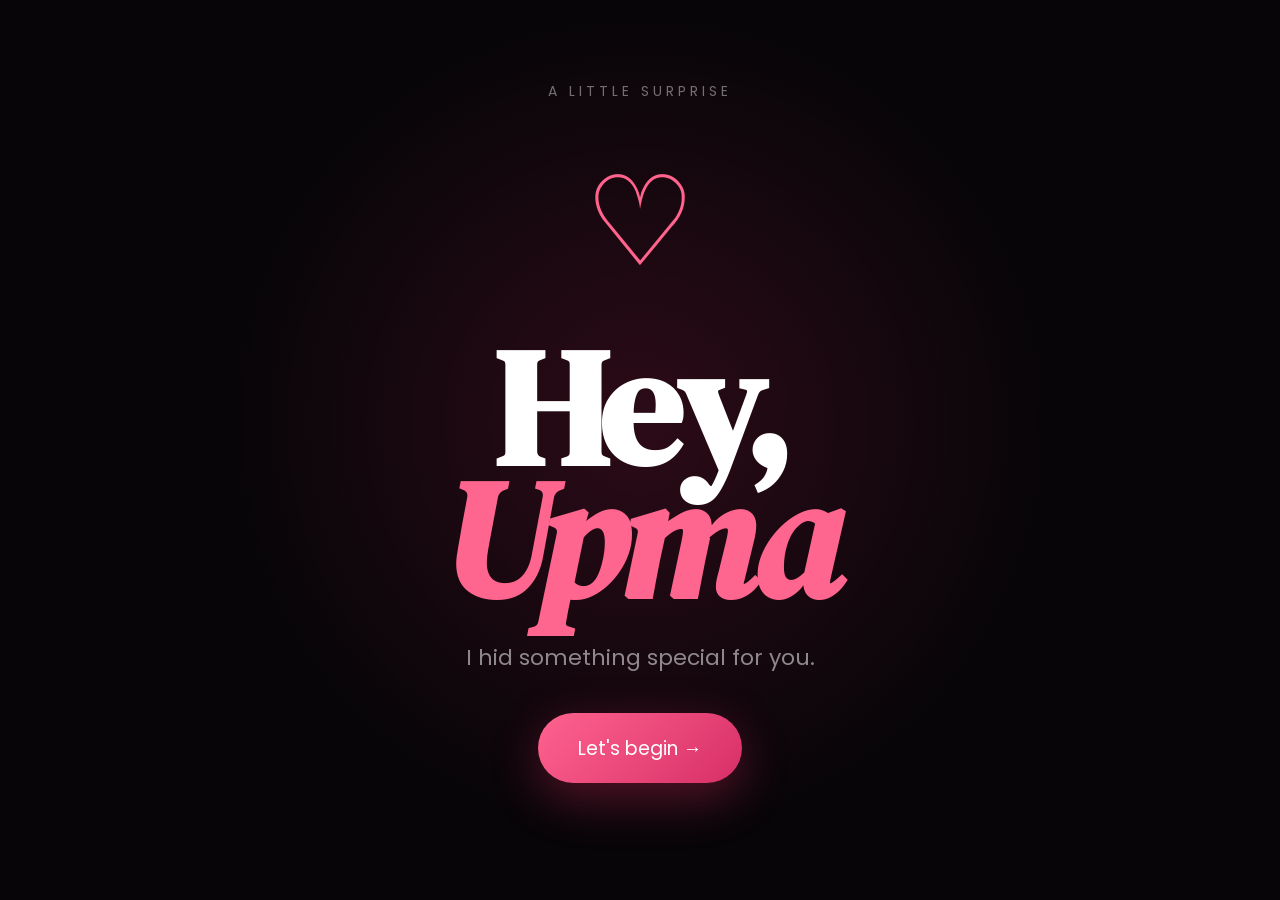
==== commit 8603854e: "Add files via upload" ====
--- a/index.html
+++ b/index.html
@@ -158,6 +158,11 @@
 
   <!-- PAGE 5: FINAL -->
   <section id="finalScreen" class="screen final-screen hidden">
+    <div class="balloon balloon-left"></div>
+    <div class="balloon balloon-right"></div>
+    <div class="balloon balloon-small-left"></div>
+    <div class="balloon balloon-small-right"></div>
+
     <div class="final-content">
       <div class="final-heart">❤️</div>
       <div class="eyebrow">JUST FOR YOU</div>
--- a/style.css
+++ b/style.css
@@ -48,7 +48,7 @@
 }
 
 .eyebrow {
-  font-size: 10px;
+  font-size: clamp(11px, 3vw, 14px);
   letter-spacing: 4px;
   color: rgba(255,255,255,.42);
   text-transform: uppercase;
@@ -68,22 +68,23 @@
 .photo-content,
 .final-content {
   width: 100%;
-  max-width: 650px;
+  max-width: 760px;
+  transform: translateY(-2vh);
 }
 
 .big-heart {
-  font-size: clamp(75px, 24vw, 110px);
-  margin: 20px 0;
+  font-size: clamp(88px, 28vw, 125px);
+  margin: 26px 0;
   color: #ff638e;
   animation: heartbeat 1.6s infinite;
 }
 
 .intro-content h1 {
   font-family: "DM Serif Display", serif;
-  font-size: clamp(70px, 23vw, 130px);
-  line-height: .82;
+  font-size: clamp(88px, 30vw, 165px);
+  line-height: .80;
   letter-spacing: -5px;
-  margin-bottom: 28px;
+  margin-bottom: 34px;
 }
 
 .intro-content h1 span {
@@ -94,18 +95,19 @@
 
 .intro-content p {
   color: rgba(255,255,255,.52);
-  font-size: 14px;
-  margin-bottom: 30px;
+  font-size: clamp(17px, 4.8vw, 22px);
+  line-height: 1.6;
+  margin-bottom: 38px;
 }
 
 .main-button {
-  min-height: 58px;
-  padding: 0 30px;
+  min-height: 70px;
+  padding: 0 40px;
   border: 0;
   border-radius: 100px;
   color: #fff;
   background: linear-gradient(135deg, #ff638f, #d72f68);
-  font-size: 14px;
+  font-size: clamp(16px, 4.5vw, 19px);
   box-shadow: 0 15px 50px rgba(255,50,110,.3);
   cursor: pointer;
   transition: transform .15s ease;
@@ -159,7 +161,7 @@
 }
 
 .instruction {
-  font-size: 12px;
+  font-size: clamp(14px, 4vw, 17px);
   letter-spacing: 2px;
   color: rgba(255,255,255,.45);
   margin-bottom: 18px;
@@ -168,7 +170,7 @@
 .message-display {
   width: 98vw;
   max-width: 760px;
-  min-height: 185px;
+  min-height: 230px;
   display: flex;
   justify-content: center;
   align-content: center;
@@ -177,8 +179,8 @@
   row-gap: 5px;
   padding: 5px;
   font-family: "DM Serif Display", serif;
-  font-size: clamp(42px, 13vw, 78px);
-  line-height: 1.04;
+  font-size: clamp(58px, 18vw, 108px);
+  line-height: 1.02;
   letter-spacing: 1px;
   text-align: center;
 }
@@ -202,18 +204,31 @@
 }
 
 .game-hint {
-  min-height: 20px;
-  margin-top: 16px;
-  font-size: 11px;
+  min-height: 28px;
+  margin-top: 20px;
+  font-size: clamp(12px, 3.5vw, 15px);
   letter-spacing: 1px;
   color: rgba(255,255,255,.3);
 }
 
+.secret-fade {
+  opacity: 0;
+  transform: scale(.96);
+  transition: opacity .4s ease, transform .4s ease;
+}
+
+@media (max-width: 420px) {
+  .final-content {
+    padding-left: 10px;
+    padding-right: 10px;
+  }
+}
+
 /* KEYBOARD: deliberately full-width */
 .keyboard {
-  width: calc(100vw - 8px);
+  width: calc(100vw - 4px);
   max-width: none;
-  padding: 0;
+  padding: 0 2px;
   display: flex;
   flex-direction: column;
   gap: 6px;
@@ -229,12 +244,12 @@
 .key {
   flex: 1;
   min-width: 0;
-  height: clamp(54px, 14.2vw, 68px);
+  height: clamp(70px, 18vw, 88px);
   border-radius: 9px;
   border: 1px solid rgba(255,255,255,.10);
   background: rgba(255,255,255,.065);
   color: rgba(255,255,255,.72);
-  font-size: clamp(16px, 4.6vw, 21px);
+  font-size: clamp(20px, 5.8vw, 26px);
   font-weight: 500;
   display: flex;
   align-items: center;
@@ -298,13 +313,13 @@
 
 .photo-content h2 {
   font-family: "DM Serif Display", serif;
-  font-size: clamp(42px, 12vw, 65px);
+  font-size: clamp(52px, 14vw, 76px);
   margin-bottom: 8px;
 }
 
 .photo-content p {
   color: rgba(255,255,255,.55);
-  font-size: 13px;
+  font-size: clamp(15px, 4.2vw, 18px);
   line-height: 1.8;
   margin-bottom: 22px;
 }
@@ -330,14 +345,14 @@
 }
 
 .note-heart {
-  font-size: 50px;
+  font-size: 62px;
   margin: 16px 0;
   animation: heartbeat 1.7s infinite;
 }
 
 .note-title {
   font-family: "DM Serif Display", serif;
-  font-size: clamp(52px, 15vw, 84px);
+  font-size: clamp(60px, 17vw, 96px);
   line-height: .88;
 }
 
@@ -349,7 +364,7 @@
 
 .long-note {
   font-family: "DM Serif Display", serif;
-  font-size: clamp(21px, 5.7vw, 30px);
+  font-size: clamp(23px, 6.2vw, 33px);
   line-height: 1.65;
   color: rgba(255,255,255,.78);
 }
@@ -382,15 +397,15 @@
 }
 
 .final-heart {
-  font-size: 62px;
+  font-size: 76px;
   margin-bottom: 20px;
   animation: heartbeat 1.5s infinite;
 }
 
 .final-content h2 {
   font-family: "DM Serif Display", serif;
-  font-size: clamp(70px, 19vw, 110px);
-  line-height: .82;
+  font-size: clamp(92px, 26vw, 150px);
+  line-height: .78;
   letter-spacing: -4px;
   margin: 20px 0 30px;
 }
@@ -403,7 +418,7 @@
 
 .final-message {
   color: rgba(255,255,255,.65);
-  font-size: 14px;
+  font-size: clamp(16px, 4.5vw, 19px);
   line-height: 1.9;
 }
 
@@ -415,13 +430,13 @@
 }
 
 .celebrate-button {
-  min-height: 64px;
+  min-height: 70px;
   padding: 0 32px;
   border: 1px solid rgba(255,255,255,.15);
   border-radius: 100px;
   color: #fff;
   background: linear-gradient(135deg, #ff5b8b, #d72e67);
-  font-size: 15px;
+  font-size: clamp(17px, 4.7vw, 20px);
   font-weight: 500;
   box-shadow: 0 15px 55px rgba(255,50,110,.35);
   cursor: pointer;
@@ -435,8 +450,80 @@
 .celebrate-hint {
   margin-top: 15px;
   color: rgba(255,255,255,.25);
-  font-size: 10px;
+  font-size: 12px;
   letter-spacing: 1px;
+}
+
+
+/* BALLOONS */
+.balloon {
+  position: absolute;
+  top: 18px;
+  width: clamp(58px, 17vw, 90px);
+  height: clamp(74px, 22vw, 112px);
+  border-radius: 50% 50% 47% 47%;
+  opacity: .95;
+  z-index: 2;
+  filter: drop-shadow(0 12px 18px rgba(0,0,0,.45));
+  animation: balloonFloat 3.2s ease-in-out infinite;
+}
+.balloon::before {
+  content: "";
+  position: absolute;
+  bottom: -5px;
+  left: 50%;
+  width: 0;
+  height: 0;
+  transform: translateX(-50%);
+  border-left: 7px solid transparent;
+  border-right: 7px solid transparent;
+  border-top: 11px solid currentColor;
+}
+.balloon::after {
+  content: "";
+  position: absolute;
+  top: 100%;
+  left: 50%;
+  width: 1px;
+  height: 105px;
+  background: rgba(255,255,255,.42);
+  transform-origin: top;
+}
+.balloon-left {
+  left: 12px;
+  transform: rotate(-10deg);
+  color: #ff5f8d;
+  background: radial-gradient(circle at 30% 22%, rgba(255,255,255,.65) 0 7%, transparent 9%), #ff4f86;
+}
+.balloon-right {
+  right: 12px;
+  transform: rotate(10deg);
+  color: #b878ff;
+  background: radial-gradient(circle at 30% 22%, rgba(255,255,255,.65) 0 7%, transparent 9%), #9c58ee;
+  animation-delay: -.9s;
+}
+.balloon-small-left {
+  left: 74px;
+  top: 62px;
+  width: clamp(42px, 12vw, 65px);
+  height: clamp(54px, 16vw, 82px);
+  color: #ffd36a;
+  background: radial-gradient(circle at 30% 22%, rgba(255,255,255,.65) 0 7%, transparent 9%), #f0b93c;
+  animation-delay: -.4s;
+}
+.balloon-small-right {
+  right: 74px;
+  top: 62px;
+  width: clamp(42px, 12vw, 65px);
+  height: clamp(54px, 16vw, 82px);
+  color: #62d6ff;
+  background: radial-gradient(circle at 30% 22%, rgba(255,255,255,.65) 0 7%, transparent 9%), #36bde8;
+  animation-delay: -1.4s;
+}
+
+@keyframes balloonFloat {
+  0%,100% { margin-top: 0; }
+  50% { margin-top: -12px; }
 }
 
 /* ANIMATIONS */
@@ -485,7 +572,7 @@
 
 @media (max-height: 720px) {
   .key {
-    height: 47px;
+    height: 64px;
   }
 
   .keyboard {
@@ -497,8 +584,8 @@
   }
 
   .message-display {
-    min-height: 135px;
-    font-size: clamp(38px, 10.5vw, 62px);
+    min-height: 165px;
+    font-size: clamp(50px, 15vw, 88px);
   }
 
   .instruction {
@@ -508,11 +595,11 @@
 
 @media (max-width: 370px) {
   .key {
-    height: 48px;
-    font-size: 14px;
+    height: 58px;
+    font-size: 17px;
   }
 
   .message-display {
-    font-size: 35px;
-  }
-}
+    font-size: 43px;
+  }
+}
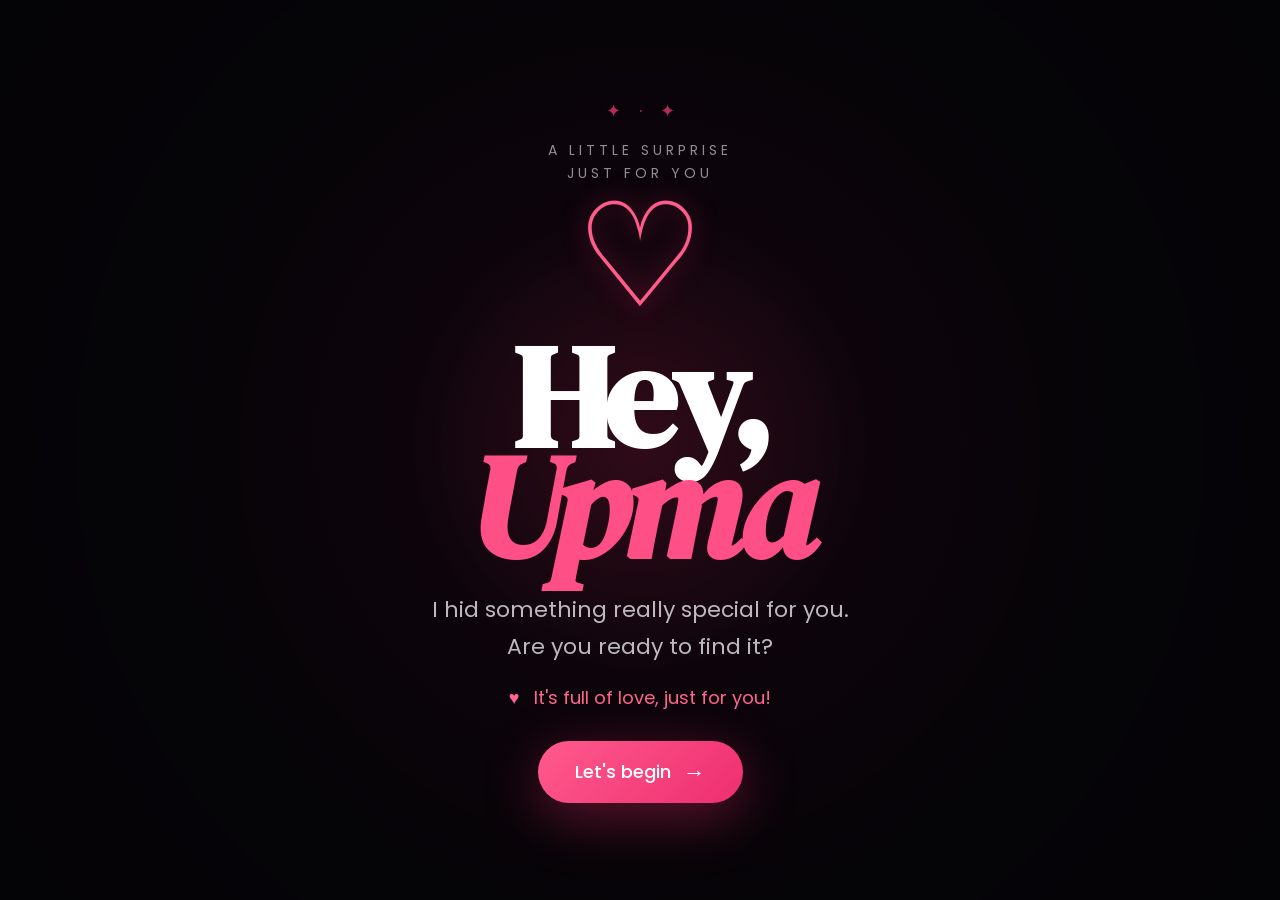
==== commit 867c0643: "Add files via upload" ====
--- a/index.html
+++ b/index.html
@@ -1,197 +1 @@
-<!DOCTYPE html>
-<html lang="en">
-<head>
-  <meta charset="UTF-8">
-  <meta name="viewport" content="width=device-width, initial-scale=1.0, maximum-scale=1.0, user-scalable=no">
-  <meta name="theme-color" content="#070508">
-  <title>For Upma ❤️</title>
-
-  <link rel="preconnect" href="https://fonts.googleapis.com">
-  <link rel="preconnect" href="https://fonts.gstatic.com" crossorigin>
-  <link href="https://fonts.googleapis.com/css2?family=DM+Serif+Display:ital@0;1&family=Poppins:wght@300;400;500;600&display=swap" rel="stylesheet">
-
-  <link rel="stylesheet" href="style.css">
-</head>
-
-<body>
-  <canvas id="confettiCanvas"></canvas>
-
-  <!-- PAGE 1: INTRO -->
-  <section id="introScreen" class="screen intro-screen">
-    <div class="intro-content">
-      <div class="eyebrow">A LITTLE SURPRISE</div>
-      <div class="big-heart">♡</div>
-
-      <h1>Hey,<span>Upma</span></h1>
-
-      <p>I hid something special for you.</p>
-
-      <button id="startButton" class="main-button">
-        Let's begin <span>→</span>
-      </button>
-    </div>
-  </section>
-
-  <!-- PAGE 2: HIDDEN LETTER GAME -->
-  <section id="gameScreen" class="screen game-screen hidden">
-    <div class="game-header">
-      <div class="eyebrow">SOMETHING IS HIDDEN HERE</div>
-      <div class="progress-track">
-        <div id="progressBar"></div>
-      </div>
-    </div>
-
-    <div class="game-center">
-      <div class="instruction">Find the letters...</div>
-      <div id="messageDisplay" class="message-display"></div>
-      <div id="gameHint" class="game-hint">Tap the glowing letter</div>
-    </div>
-
-    <div id="keyboard" class="keyboard"></div>
-  </section>
-
-  <!-- PAGE 3: PHOTO -->
-  <section id="photoScreen" class="screen photo-screen hidden">
-    <div class="photo-content">
-      <div class="eyebrow">YOU FOUND IT</div>
-
-      <div class="photo-frame">
-        <div class="photo-glare"></div>
-        <img src="assets/her-photo.jpg" alt="Upma">
-      </div>
-
-      <h2>There you are. ❤️</h2>
-
-      <p>
-        I wanted this little surprise to lead to something
-        that is just for you.
-      </p>
-
-      <button id="photoNextButton" class="main-button">
-        Read something for you <span>→</span>
-      </button>
-    </div>
-  </section>
-
-  <!-- PAGE 4: LONG CUSTOM NOTE -->
-  <section id="noteScreen" class="screen note-screen hidden">
-    <div class="note-content">
-
-      <div class="note-top">
-        <div class="eyebrow">A LITTLE NOTE FOR YOU</div>
-        <div class="note-heart">❤️</div>
-
-        <h2 class="note-title">
-          Dear
-          <span>Upma</span>
-        </h2>
-      </div>
-
-      <article class="long-note">
-        <p>
-          I don't know if a few words can ever explain how special
-          someone can become, but I still wanted to try.
-        </p>
-
-        <p>
-          Today is your day, and more than anything, I hope you take
-          a moment to realise how much happiness you deserve.
-        </p>
-
-        <p>
-          I hope this year brings you the kind of moments that stay
-          with you for a long time — unexpected smiles, peaceful
-          evenings, exciting beginnings, silly memories, and people
-          who make you feel completely yourself.
-        </p>
-
-        <p>
-          I hope you chase the things you want without being afraid
-          of how far away they seem. And when something doesn't go
-          the way you planned, I hope you remember that one difficult
-          moment can never define your whole story.
-        </p>
-
-        <p>
-          There is something beautiful about the little things:
-          a random conversation that makes your whole day better,
-          a song that suddenly feels like it was written for you,
-          laughing until your stomach hurts, or simply having
-          someone around who makes ordinary days feel less ordinary.
-        </p>
-
-        <p>
-          So today, I wish you more of those moments.
-          More reasons to smile.
-          More dreams coming true.
-          More memories worth keeping.
-        </p>
-
-        <p>
-          And most importantly, I hope you never forget that
-          <span class="highlight">you are worth celebrating</span>
-          — not only today, but on all the ordinary days too.
-        </p>
-
-        <p>
-          Happy Birthday, Upma. ❤️
-        </p>
-
-        <p>
-          Keep smiling, keep dreaming, and keep being the person
-          who makes your little corner of the world brighter.
-        </p>
-
-        <p class="note-signoff">
-          With a little love,<br>
-          Vishesh ❤️
-        </p>
-      </article>
-
-      <div class="note-button-area">
-        <button id="noteNextButton" class="main-button">
-          One last thing <span>→</span>
-        </button>
-      </div>
-    </div>
-  </section>
-
-  <!-- PAGE 5: FINAL -->
-  <section id="finalScreen" class="screen final-screen hidden">
-    <div class="balloon balloon-left"></div>
-    <div class="balloon balloon-right"></div>
-    <div class="balloon balloon-small-left"></div>
-    <div class="balloon balloon-small-right"></div>
-
-    <div class="final-content">
-      <div class="final-heart">❤️</div>
-      <div class="eyebrow">JUST FOR YOU</div>
-
-      <h2>
-        Happy
-        <span>Birthday</span>
-      </h2>
-
-      <p class="final-message">
-        May this year be kinder, brighter and happier than the last.
-        May you get everything you quietly wish for — and a few
-        beautiful surprises you never expected.
-        <br><br>
-        You deserve all the good things coming your way. ❤️
-      </p>
-
-      <div class="signature">Made with love · Vishesh</div>
-
-      <button id="celebrateButton" class="celebrate-button">
-        🎉 Let's Celebrate
-      </button>
-
-      <div id="celebrateHint" class="celebrate-hint">
-        Tap it as many times as you want...
-      </div>
-    </div>
-  </section>
-
-  <script src="script.js"></script>
-</body>
-</html>
+<!doctype html><html lang="en"><head><meta charset="utf-8"><meta name="viewport" content="width=device-width,initial-scale=1,viewport-fit=cover"><meta name="theme-color" content="#070509"><title>For Upma ❤️</title><link rel="preconnect" href="https://fonts.googleapis.com"><link rel="preconnect" href="https://fonts.gstatic.com" crossorigin><link href="https://fonts.googleapis.com/css2?family=DM+Serif+Display:ital@0;1&family=Poppins:wght@300;400;500;600&display=swap" rel="stylesheet"><link rel="stylesheet" href="style.css"></head><body class="page intro-page"><main class="intro-wrap"><div class="sparkles">✦　·　✦</div><div class="eyebrow">A LITTLE SURPRISE<br>JUST FOR YOU</div><div class="heart-outline">♡</div><h1 class="hero-title">Hey,<span>Upma</span></h1><p class="lead">I hid something really special for you.<br>Are you ready to find it?</p><p class="mini-love">♥ &nbsp; It's full of love, just for you!</p><a class="pill-button" href="game.html">Let's begin <b>→</b></a></main></body></html>
--- a/style.css
+++ b/style.css
@@ -1,605 +1 @@
-* {
-  margin: 0;
-  padding: 0;
-  box-sizing: border-box;
-  -webkit-tap-highlight-color: transparent;
-}
-
-html, body {
-  width: 100%;
-  height: 100%;
-  overflow: hidden;
-  background: #070508;
-}
-
-body {
-  color: #fff;
-  font-family: "Poppins", sans-serif;
-  touch-action: manipulation;
-}
-
-button {
-  font-family: inherit;
-}
-
-.hidden {
-  display: none !important;
-}
-
-.screen {
-  position: fixed;
-  inset: 0;
-  width: 100vw;
-  height: 100dvh;
-  overflow: hidden;
-  background:
-    radial-gradient(circle at 50% 47%, rgba(255, 45, 110, .15), transparent 52%),
-    #070508;
-  z-index: 1;
-}
-
-#confettiCanvas {
-  position: fixed;
-  inset: 0;
-  width: 100vw;
-  height: 100dvh;
-  pointer-events: none;
-  z-index: 99999;
-}
-
-.eyebrow {
-  font-size: clamp(11px, 3vw, 14px);
-  letter-spacing: 4px;
-  color: rgba(255,255,255,.42);
-  text-transform: uppercase;
-}
-
-.intro-screen,
-.photo-screen,
-.final-screen {
-  display: flex;
-  align-items: center;
-  justify-content: center;
-  text-align: center;
-  padding: max(20px, env(safe-area-inset-top)) 18px max(20px, env(safe-area-inset-bottom));
-}
-
-.intro-content,
-.photo-content,
-.final-content {
-  width: 100%;
-  max-width: 760px;
-  transform: translateY(-2vh);
-}
-
-.big-heart {
-  font-size: clamp(88px, 28vw, 125px);
-  margin: 26px 0;
-  color: #ff638e;
-  animation: heartbeat 1.6s infinite;
-}
-
-.intro-content h1 {
-  font-family: "DM Serif Display", serif;
-  font-size: clamp(88px, 30vw, 165px);
-  line-height: .80;
-  letter-spacing: -5px;
-  margin-bottom: 34px;
-}
-
-.intro-content h1 span {
-  display: block;
-  color: #ff668f;
-  font-style: italic;
-}
-
-.intro-content p {
-  color: rgba(255,255,255,.52);
-  font-size: clamp(17px, 4.8vw, 22px);
-  line-height: 1.6;
-  margin-bottom: 38px;
-}
-
-.main-button {
-  min-height: 70px;
-  padding: 0 40px;
-  border: 0;
-  border-radius: 100px;
-  color: #fff;
-  background: linear-gradient(135deg, #ff638f, #d72f68);
-  font-size: clamp(16px, 4.5vw, 19px);
-  box-shadow: 0 15px 50px rgba(255,50,110,.3);
-  cursor: pointer;
-  transition: transform .15s ease;
-}
-
-.main-button:active {
-  transform: scale(.93);
-}
-
-/* GAME */
-.game-screen {
-  display: flex;
-  flex-direction: column;
-  align-items: center;
-  justify-content: space-between;
-  width: 100vw;
-  height: 100dvh;
-  padding: max(18px, env(safe-area-inset-top)) 6px max(6px, env(safe-area-inset-bottom));
-}
-
-.game-header {
-  width: 100%;
-  padding: 5px 3px 0;
-}
-
-.progress-track {
-  width: 100%;
-  height: 3px;
-  margin-top: 12px;
-  border-radius: 20px;
-  background: rgba(255,255,255,.08);
-  overflow: hidden;
-}
-
-#progressBar {
-  width: 0;
-  height: 100%;
-  background: #ff648e;
-  transition: width .3s ease;
-}
-
-.game-center {
-  width: 100%;
-  flex: 1;
-  min-height: 0;
-  display: flex;
-  flex-direction: column;
-  align-items: center;
-  justify-content: center;
-  padding: 5px 0 8px;
-}
-
-.instruction {
-  font-size: clamp(14px, 4vw, 17px);
-  letter-spacing: 2px;
-  color: rgba(255,255,255,.45);
-  margin-bottom: 18px;
-}
-
-.message-display {
-  width: 98vw;
-  max-width: 760px;
-  min-height: 230px;
-  display: flex;
-  justify-content: center;
-  align-content: center;
-  flex-wrap: wrap;
-  column-gap: 7px;
-  row-gap: 5px;
-  padding: 5px;
-  font-family: "DM Serif Display", serif;
-  font-size: clamp(58px, 18vw, 108px);
-  line-height: 1.02;
-  letter-spacing: 1px;
-  text-align: center;
-}
-
-.message-char {
-  display: inline-block;
-  min-width: .48em;
-}
-
-.message-char.hidden-char {
-  color: rgba(255,255,255,.18);
-}
-
-.message-char.revealed {
-  color: #fff;
-  animation: letterReveal .35s ease;
-}
-
-.message-space {
-  width: .25em;
-}
-
-.game-hint {
-  min-height: 28px;
-  margin-top: 20px;
-  font-size: clamp(12px, 3.5vw, 15px);
-  letter-spacing: 1px;
-  color: rgba(255,255,255,.3);
-}
-
-.secret-fade {
-  opacity: 0;
-  transform: scale(.96);
-  transition: opacity .4s ease, transform .4s ease;
-}
-
-@media (max-width: 420px) {
-  .final-content {
-    padding-left: 10px;
-    padding-right: 10px;
-  }
-}
-
-/* KEYBOARD: deliberately full-width */
-.keyboard {
-  width: calc(100vw - 4px);
-  max-width: none;
-  padding: 0 2px;
-  display: flex;
-  flex-direction: column;
-  gap: 6px;
-  flex-shrink: 0;
-}
-
-.key-row {
-  width: 100%;
-  display: flex;
-  gap: 4px;
-}
-
-.key {
-  flex: 1;
-  min-width: 0;
-  height: clamp(70px, 18vw, 88px);
-  border-radius: 9px;
-  border: 1px solid rgba(255,255,255,.10);
-  background: rgba(255,255,255,.065);
-  color: rgba(255,255,255,.72);
-  font-size: clamp(20px, 5.8vw, 26px);
-  font-weight: 500;
-  display: flex;
-  align-items: center;
-  justify-content: center;
-  box-shadow: 0 4px 12px rgba(0,0,0,.35);
-  cursor: pointer;
-  transition: transform .12s ease, background .2s ease, box-shadow .2s ease;
-}
-
-.key.target {
-  color: #fff;
-  background: rgba(255,65,125,.25);
-  border-color: rgba(255,105,150,.9);
-  box-shadow: 0 0 25px rgba(255,65,125,.55);
-  animation: targetPulse 1s infinite;
-}
-
-.key.correct-tap {
-  background: rgba(255,105,155,.4);
-  color: #fff;
-  transform: scale(.91);
-}
-
-.key.wrong-tap {
-  animation: shake .3s ease;
-}
-
-/* PHOTO */
-.photo-screen {
-  overflow-y: auto;
-}
-
-.photo-frame {
-  position: relative;
-  width: min(88vw, 400px);
-  height: min(108vw, 480px);
-  margin: 22px auto 24px;
-  padding: 6px;
-  border-radius: 190px 190px 30px 30px;
-  background: linear-gradient(145deg, rgba(255,255,255,.9), rgba(255,75,130,.5), rgba(255,255,255,.1));
-  box-shadow: 0 30px 100px rgba(0,0,0,.7);
-  overflow: hidden;
-}
-
-.photo-frame img {
-  width: 100%;
-  height: 100%;
-  object-fit: cover;
-  border-radius: 184px 184px 24px 24px;
-}
-
-.photo-glare {
-  position: absolute;
-  inset: 0;
-  z-index: 2;
-  pointer-events: none;
-  background: linear-gradient(110deg, transparent 25%, rgba(255,255,255,.25), transparent 65%);
-  transform: translateX(-120%);
-  animation: glare 4s infinite;
-}
-
-.photo-content h2 {
-  font-family: "DM Serif Display", serif;
-  font-size: clamp(52px, 14vw, 76px);
-  margin-bottom: 8px;
-}
-
-.photo-content p {
-  color: rgba(255,255,255,.55);
-  font-size: clamp(15px, 4.2vw, 18px);
-  line-height: 1.8;
-  margin-bottom: 22px;
-}
-
-/* LONG NOTE */
-.note-screen {
-  overflow-y: auto;
-  overflow-x: hidden;
-  text-align: left;
-  padding: max(32px, env(safe-area-inset-top)) 20px max(40px, env(safe-area-inset-bottom));
-}
-
-.note-content {
-  width: 100%;
-  max-width: 700px;
-  margin: 0 auto;
-}
-
-.note-top {
-  text-align: center;
-  padding-top: 12px;
-  margin-bottom: 28px;
-}
-
-.note-heart {
-  font-size: 62px;
-  margin: 16px 0;
-  animation: heartbeat 1.7s infinite;
-}
-
-.note-title {
-  font-family: "DM Serif Display", serif;
-  font-size: clamp(60px, 17vw, 96px);
-  line-height: .88;
-}
-
-.note-title span {
-  display: block;
-  color: #ff668f;
-  font-style: italic;
-}
-
-.long-note {
-  font-family: "DM Serif Display", serif;
-  font-size: clamp(23px, 6.2vw, 33px);
-  line-height: 1.65;
-  color: rgba(255,255,255,.78);
-}
-
-.long-note p {
-  margin-bottom: 25px;
-}
-
-.long-note .highlight {
-  color: #ff7097;
-  font-style: italic;
-}
-
-.note-signoff {
-  color: rgba(255,255,255,.9);
-}
-
-.note-button-area {
-  text-align: center;
-  padding: 12px 0 55px;
-}
-
-/* FINAL */
-.final-screen {
-  overflow-y: auto;
-}
-
-.final-content {
-  padding: 20px;
-}
-
-.final-heart {
-  font-size: 76px;
-  margin-bottom: 20px;
-  animation: heartbeat 1.5s infinite;
-}
-
-.final-content h2 {
-  font-family: "DM Serif Display", serif;
-  font-size: clamp(92px, 26vw, 150px);
-  line-height: .78;
-  letter-spacing: -4px;
-  margin: 20px 0 30px;
-}
-
-.final-content h2 span {
-  display: block;
-  color: #ff6d97;
-  font-style: italic;
-}
-
-.final-message {
-  color: rgba(255,255,255,.65);
-  font-size: clamp(16px, 4.5vw, 19px);
-  line-height: 1.9;
-}
-
-.signature {
-  margin: 28px 0;
-  color: rgba(255,255,255,.35);
-  font-size: 11px;
-  letter-spacing: 2px;
-}
-
-.celebrate-button {
-  min-height: 70px;
-  padding: 0 32px;
-  border: 1px solid rgba(255,255,255,.15);
-  border-radius: 100px;
-  color: #fff;
-  background: linear-gradient(135deg, #ff5b8b, #d72e67);
-  font-size: clamp(17px, 4.7vw, 20px);
-  font-weight: 500;
-  box-shadow: 0 15px 55px rgba(255,50,110,.35);
-  cursor: pointer;
-  transition: transform .15s ease;
-}
-
-.celebrate-button:active {
-  transform: scale(.9);
-}
-
-.celebrate-hint {
-  margin-top: 15px;
-  color: rgba(255,255,255,.25);
-  font-size: 12px;
-  letter-spacing: 1px;
-}
-
-
-/* BALLOONS */
-.balloon {
-  position: absolute;
-  top: 18px;
-  width: clamp(58px, 17vw, 90px);
-  height: clamp(74px, 22vw, 112px);
-  border-radius: 50% 50% 47% 47%;
-  opacity: .95;
-  z-index: 2;
-  filter: drop-shadow(0 12px 18px rgba(0,0,0,.45));
-  animation: balloonFloat 3.2s ease-in-out infinite;
-}
-.balloon::before {
-  content: "";
-  position: absolute;
-  bottom: -5px;
-  left: 50%;
-  width: 0;
-  height: 0;
-  transform: translateX(-50%);
-  border-left: 7px solid transparent;
-  border-right: 7px solid transparent;
-  border-top: 11px solid currentColor;
-}
-.balloon::after {
-  content: "";
-  position: absolute;
-  top: 100%;
-  left: 50%;
-  width: 1px;
-  height: 105px;
-  background: rgba(255,255,255,.42);
-  transform-origin: top;
-}
-.balloon-left {
-  left: 12px;
-  transform: rotate(-10deg);
-  color: #ff5f8d;
-  background: radial-gradient(circle at 30% 22%, rgba(255,255,255,.65) 0 7%, transparent 9%), #ff4f86;
-}
-.balloon-right {
-  right: 12px;
-  transform: rotate(10deg);
-  color: #b878ff;
-  background: radial-gradient(circle at 30% 22%, rgba(255,255,255,.65) 0 7%, transparent 9%), #9c58ee;
-  animation-delay: -.9s;
-}
-.balloon-small-left {
-  left: 74px;
-  top: 62px;
-  width: clamp(42px, 12vw, 65px);
-  height: clamp(54px, 16vw, 82px);
-  color: #ffd36a;
-  background: radial-gradient(circle at 30% 22%, rgba(255,255,255,.65) 0 7%, transparent 9%), #f0b93c;
-  animation-delay: -.4s;
-}
-.balloon-small-right {
-  right: 74px;
-  top: 62px;
-  width: clamp(42px, 12vw, 65px);
-  height: clamp(54px, 16vw, 82px);
-  color: #62d6ff;
-  background: radial-gradient(circle at 30% 22%, rgba(255,255,255,.65) 0 7%, transparent 9%), #36bde8;
-  animation-delay: -1.4s;
-}
-
-@keyframes balloonFloat {
-  0%,100% { margin-top: 0; }
-  50% { margin-top: -12px; }
-}
-
-/* ANIMATIONS */
-@keyframes heartbeat {
-  0%,100% { transform: scale(1); }
-  15% { transform: scale(1.17); }
-  30% { transform: scale(1); }
-  45% { transform: scale(1.08); }
-}
-
-@keyframes targetPulse {
-  0%,100% {
-    transform: scale(1);
-    box-shadow: 0 0 12px rgba(255,65,125,.25);
-  }
-  50% {
-    transform: scale(1.05);
-    box-shadow: 0 0 30px rgba(255,65,125,.7);
-  }
-}
-
-@keyframes letterReveal {
-  0% {
-    opacity: 0;
-    transform: scale(.5) translateY(10px);
-  }
-  70% {
-    transform: scale(1.15) translateY(-2px);
-  }
-  100% {
-    opacity: 1;
-    transform: scale(1) translateY(0);
-  }
-}
-
-@keyframes shake {
-  0%,100% { transform: translateX(0); }
-  25% { transform: translateX(-7px); }
-  75% { transform: translateX(7px); }
-}
-
-@keyframes glare {
-  0% { transform: translateX(-120%); }
-  35%,100% { transform: translateX(120%); }
-}
-
-@media (max-height: 720px) {
-  .key {
-    height: 64px;
-  }
-
-  .keyboard {
-    gap: 4px;
-  }
-
-  .key-row {
-    gap: 3px;
-  }
-
-  .message-display {
-    min-height: 165px;
-    font-size: clamp(50px, 15vw, 88px);
-  }
-
-  .instruction {
-    margin-bottom: 10px;
-  }
-}
-
-@media (max-width: 370px) {
-  .key {
-    height: 58px;
-    font-size: 17px;
-  }
-
-  .message-display {
-    font-size: 43px;
-  }
-}
+*{box-sizing:border-box}html,body{margin:0;width:100%;min-height:100%;background:#070509;color:#fff}body{font-family:Poppins,sans-serif;-webkit-tap-highlight-color:transparent}.page{position:relative;min-height:100svh;overflow-x:hidden;background:radial-gradient(circle at 50% 49%,rgba(255,38,105,.17) 0,rgba(70,7,35,.10) 30%,transparent 62%),#070509}.page:after{content:"";position:fixed;inset:0;pointer-events:none;background:radial-gradient(circle at 50% 50%,transparent 25%,rgba(0,0,0,.32) 100%);z-index:0}.eyebrow{font-size:clamp(10px,2.5vw,14px);letter-spacing:4px;line-height:1.65;color:rgba(255,255,255,.55);text-transform:uppercase}.pink{color:#ff4f87}.pill-button{position:relative;z-index:2;display:inline-flex;align-items:center;justify-content:center;gap:12px;min-width:205px;min-height:62px;padding:0 30px;border:0;border-radius:999px;background:linear-gradient(135deg,#ff5a8d,#ee2e70);color:#fff;text-decoration:none;font-size:clamp(15px,3.8vw,18px);font-weight:500;box-shadow:0 14px 55px rgba(255,45,110,.35);cursor:pointer}.pill-button b{font-size:1.25em;font-weight:400}.little-rule{margin:8px 0 18px;color:#ff4f87;font-size:14px;letter-spacing:5px}.intro-wrap,.photo-wrap,.final-wrap{position:relative;z-index:1;width:min(92vw,720px);min-height:100svh;margin:auto;display:flex;flex-direction:column;align-items:center;justify-content:center;text-align:center;padding:30px 16px}.sparkles{color:#ff3e79;opacity:.7;font-size:18px;margin-bottom:15px}.heart-outline{font-family:Arial,sans-serif;color:#ff5b8d;font-size:clamp(82px,23vw,145px);line-height:.85;margin:10px 0 24px;text-shadow:0 0 25px rgba(255,50,120,.5)}.hero-title{font-family:"DM Serif Display",serif;font-size:clamp(78px,23vw,145px);line-height:.76;letter-spacing:-5px;margin:0 0 28px}.hero-title span{display:block;color:#ff4f87;font-style:italic}.lead{font-size:clamp(15px,4vw,22px);line-height:1.7;color:rgba(255,255,255,.72);margin:0 0 18px}.mini-love{font-size:clamp(13px,3.5vw,18px);color:#ff668f;margin:0 0 30px}.topline{position:relative;z-index:2;padding:calc(env(safe-area-inset-top) + 16px) 8px 0}.progress{height:3px;margin-top:10px;background:rgba(255,255,255,.08)}.progress i{display:block;width:0;height:100%;background:#ff4f87;transition:width .3s}.game-page{height:100svh;overflow:hidden}.game-wrap{position:absolute;z-index:1;left:0;right:0;top:15%;bottom:38%;display:flex;flex-direction:column;align-items:center;justify-content:center;text-align:center;padding:10px 10px}.find-title{font-size:clamp(16px,4.4vw,25px);letter-spacing:1.5px;color:rgba(255,255,255,.72);margin-bottom:25px}.find-title span{display:block;color:#ff4f87;font-size:16px;margin-top:6px}.slots{width:min(96vw,850px);min-height:170px;display:flex;flex-wrap:wrap;align-content:center;justify-content:center;gap:clamp(12px,3.2vw,24px);padding:8px 2px}.slot{width:clamp(27px,7.3vw,55px);height:clamp(38px,9vw,65px);display:flex;align-items:center;justify-content:center;border-bottom:3px solid rgba(255,92,137,.45);color:transparent;font-family:"DM Serif Display",serif;font-size:clamp(38px,9vw,66px)}.slot.revealed{color:#fff;border-color:#ff4f87;text-shadow:0 0 18px rgba(255,70,130,.65)}.hint{font-size:clamp(12px,3.2vw,17px);letter-spacing:1px;color:rgba(255,255,255,.42);margin-top:16px}.keyboard{position:absolute;z-index:2;left:1.5vw;right:1.5vw;bottom:5%;display:flex;flex-direction:column;gap:clamp(7px,1.7vw,12px);padding:0 max(2px,env(safe-area-inset-left)) max(2px,env(safe-area-inset-bottom))}.key-row{display:flex;gap:clamp(4px,1vw,8px);width:100%}.key{flex:1;height:clamp(64px,16vw,92px);border:1px solid rgba(255,255,255,.11);border-radius:10px;background:rgba(255,255,255,.065);color:rgba(255,255,255,.82);font-size:clamp(18px,5vw,28px);font-weight:500;box-shadow:0 5px 18px rgba(0,0,0,.38);touch-action:manipulation}.key.target{background:rgba(255,43,111,.28);border-color:#ff4f87;color:#fff;box-shadow:0 0 30px rgba(255,42,111,.72);animation:pulse 1s infinite}.key:active{transform:scale(.94)}#confettiCanvas{position:fixed;inset:0;width:100%;height:100%;pointer-events:none;z-index:99}.photo-page,.final-page{overflow:auto}.photo-wrap{padding-top:calc(env(safe-area-inset-top) + 35px);padding-bottom:50px}.photo-frame{position:relative;width:min(82vw,440px);height:min(105vw,520px);border:2px solid rgba(255,75,135,.75);border-radius:210px 210px 34px 34px;padding:7px;background:linear-gradient(145deg,rgba(255,255,255,.12),rgba(255,48,118,.3));box-shadow:0 0 45px rgba(255,45,115,.22);overflow:hidden;margin:10px 0 28px}.photo-frame img{width:100%;height:100%;object-fit:cover;border-radius:202px 202px 27px 27px}.photo-missing-text{position:absolute;inset:0;display:flex;flex-direction:column;align-items:center;justify-content:center;color:#ff6692;font-size:17px}.photo-missing-text small{color:rgba(255,255,255,.4);font-size:11px;margin-top:7px}.photo-frame:not(.photo-missing) .photo-missing-text{display:none}.photo-wrap h1{font-family:"DM Serif Display",serif;font-size:clamp(50px,14vw,88px);line-height:.95;margin:0 0 12px}.photo-wrap h1 span{color:#ff4f87}.photo-wrap p{font-size:clamp(15px,4vw,21px);line-height:1.65;color:rgba(255,255,255,.65);margin:0 0 28px}.note-page{overflow:auto}.note-wrap{position:relative;z-index:1;width:min(92vw,760px);margin:auto;text-align:center;padding:calc(env(safe-area-inset-top) + 42px) 16px 70px}.note-title{font-family:"DM Serif Display",serif;font-size:clamp(65px,18vw,115px);line-height:.76;margin:0 0 28px}.note-title small{display:block;font-size:.48em;line-height:1;margin-bottom:5px}.note-title span{color:#ff4f87;font-style:italic}.letter{border:1px solid rgba(255,71,132,.18);border-radius:28px;padding:clamp(25px,6vw,55px) clamp(20px,6vw,60px);background:rgba(255,15,90,.035);box-shadow:inset 0 0 50px rgba(255,30,110,.03)}.letter p{font-family:"DM Serif Display",serif;font-size:clamp(20px,5vw,31px);line-height:1.55;color:rgba(255,255,255,.82);margin:0 0 27px}.letter strong{color:#ff5d91}.note-button{margin-top:30px}.final-wrap{padding-top:calc(env(safe-area-inset-top) + 55px);padding-bottom:60px}.final-heart{font-size:clamp(48px,12vw,78px);color:#ff3f79;margin-bottom:10px;text-shadow:0 0 30px rgba(255,40,110,.45)}.final-title{font-family:"DM Serif Display",serif;font-size:clamp(72px,20vw,140px);line-height:.76;letter-spacing:-4px;margin:5px 0 35px}.final-title em{display:block;color:#ff4f87;font-style:italic}.final-title span{display:block}.final-copy{font-size:clamp(15px,3.7vw,22px);line-height:1.75;color:rgba(255,255,255,.72);margin:0 0 20px}.final-copy span{color:#ff4f87}.signature{font-size:clamp(11px,2.8vw,15px);letter-spacing:2px;color:rgba(255,255,255,.4);margin:25px 0}.celebrate-hint{margin-top:15px;font-size:clamp(11px,2.8vw,15px);color:rgba(255,255,255,.35)}.balloons{position:fixed;z-index:2;top:4%;display:flex;flex-direction:column;gap:0;font-size:clamp(55px,13vw,105px);line-height:.72;filter:drop-shadow(0 10px 20px rgba(255,30,100,.18));pointer-events:none}.balloons.left{left:0;transform:rotate(-8deg)}.balloons.right{right:0;transform:rotate(8deg)}.balloons span:nth-child(2){margin-left:30px;transform:scale(.75)}.balloons span:nth-child(3){margin-left:-5px;transform:scale(.58)}@keyframes pulse{50%{transform:translateY(-3px) scale(1.045);box-shadow:0 0 40px rgba(255,42,111,.9)}}@media(max-height:720px){.game-wrap{top:12%;bottom:41%}.key{height:clamp(55px,13vw,70px)}.slots{min-height:120px}.find-title{margin-bottom:10px}.hint{margin-top:6px}}@media(min-width:700px){.game-wrap{top:15%;bottom:35%}.keyboard{left:5vw;right:5vw}.key{height:76px}}
